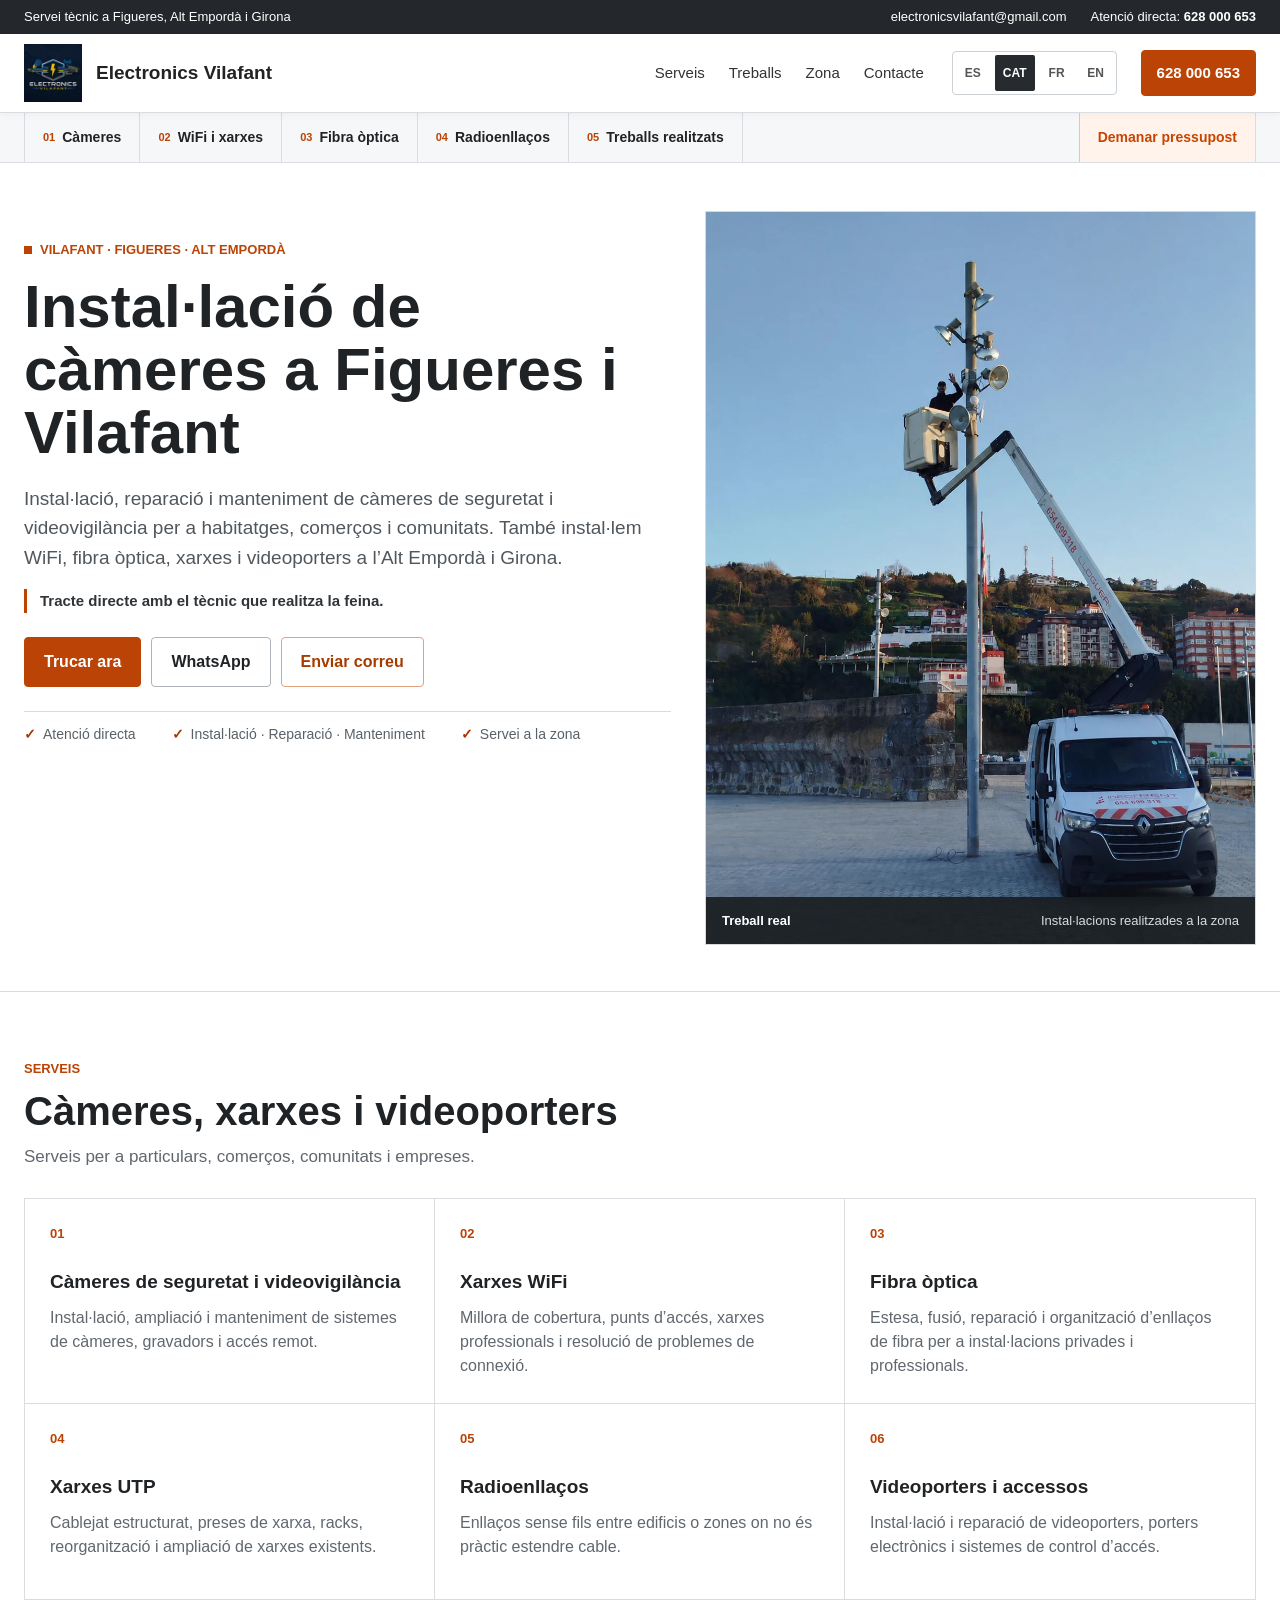
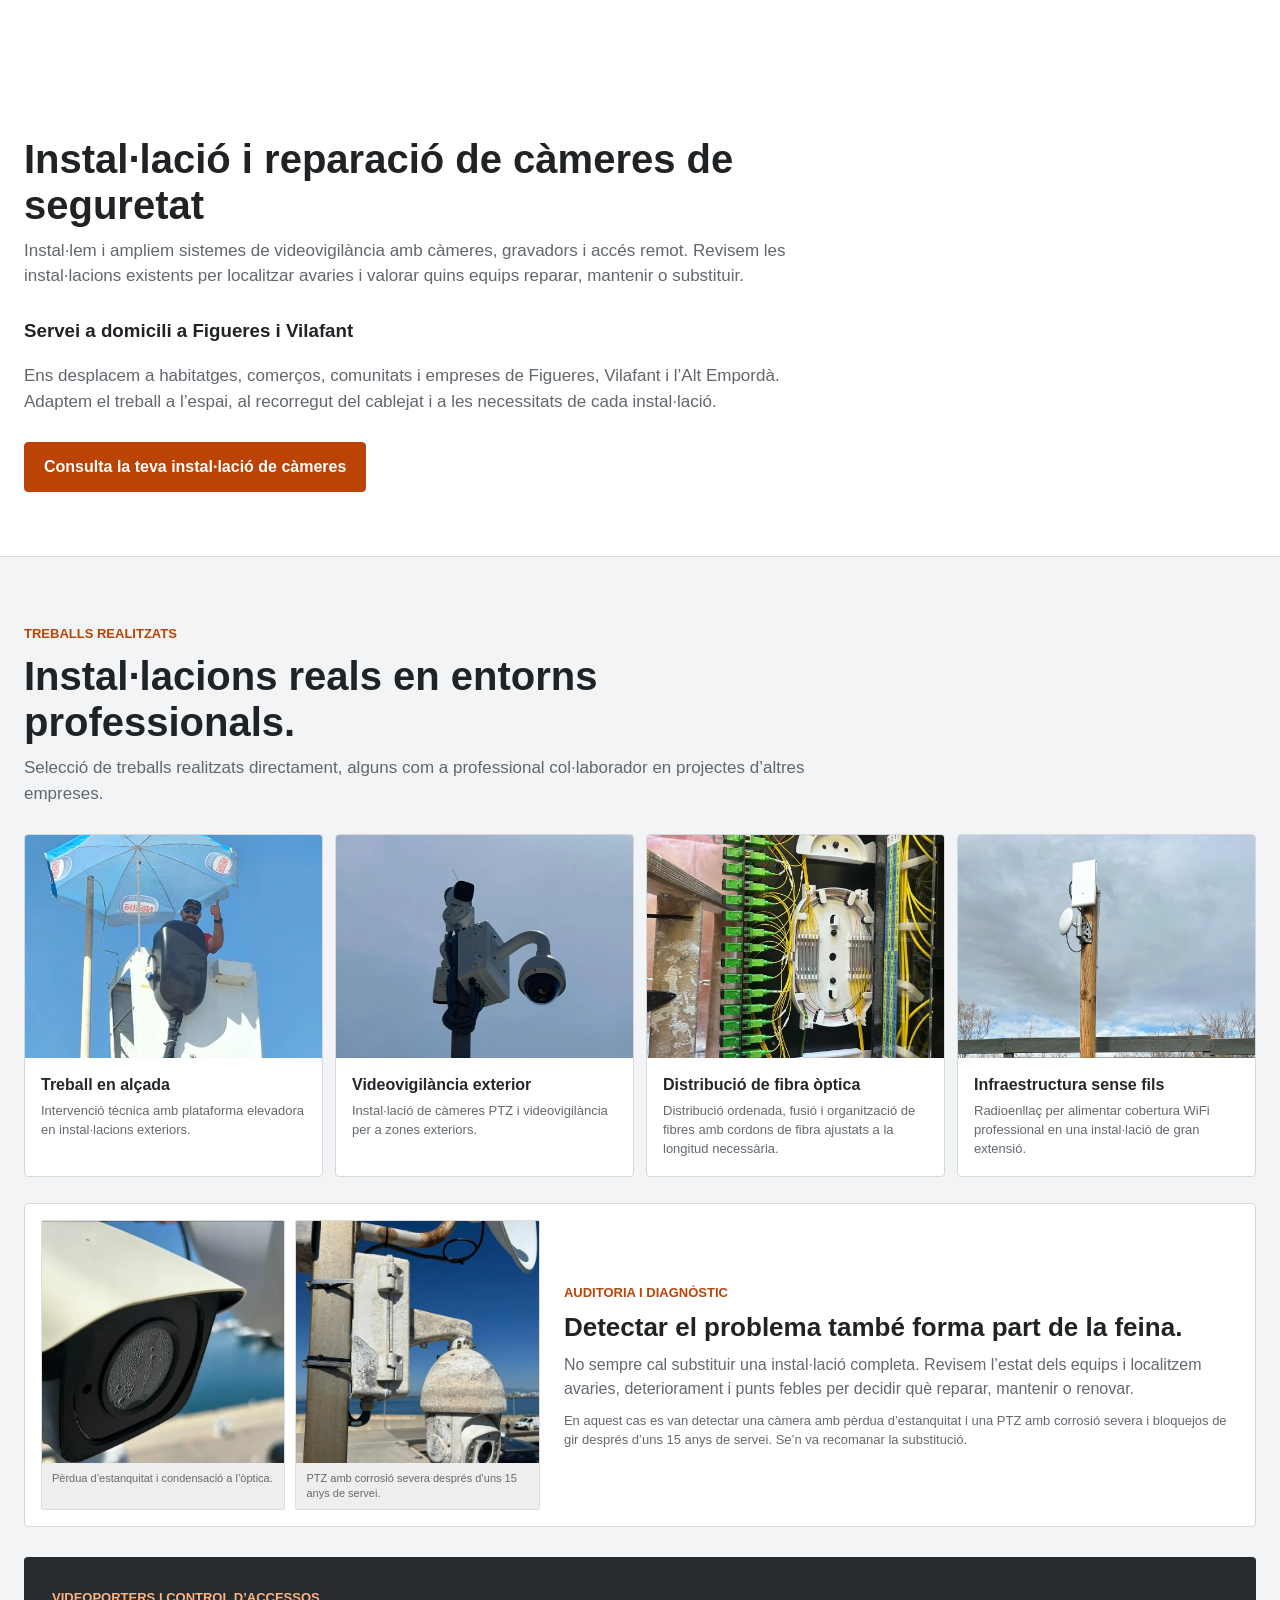
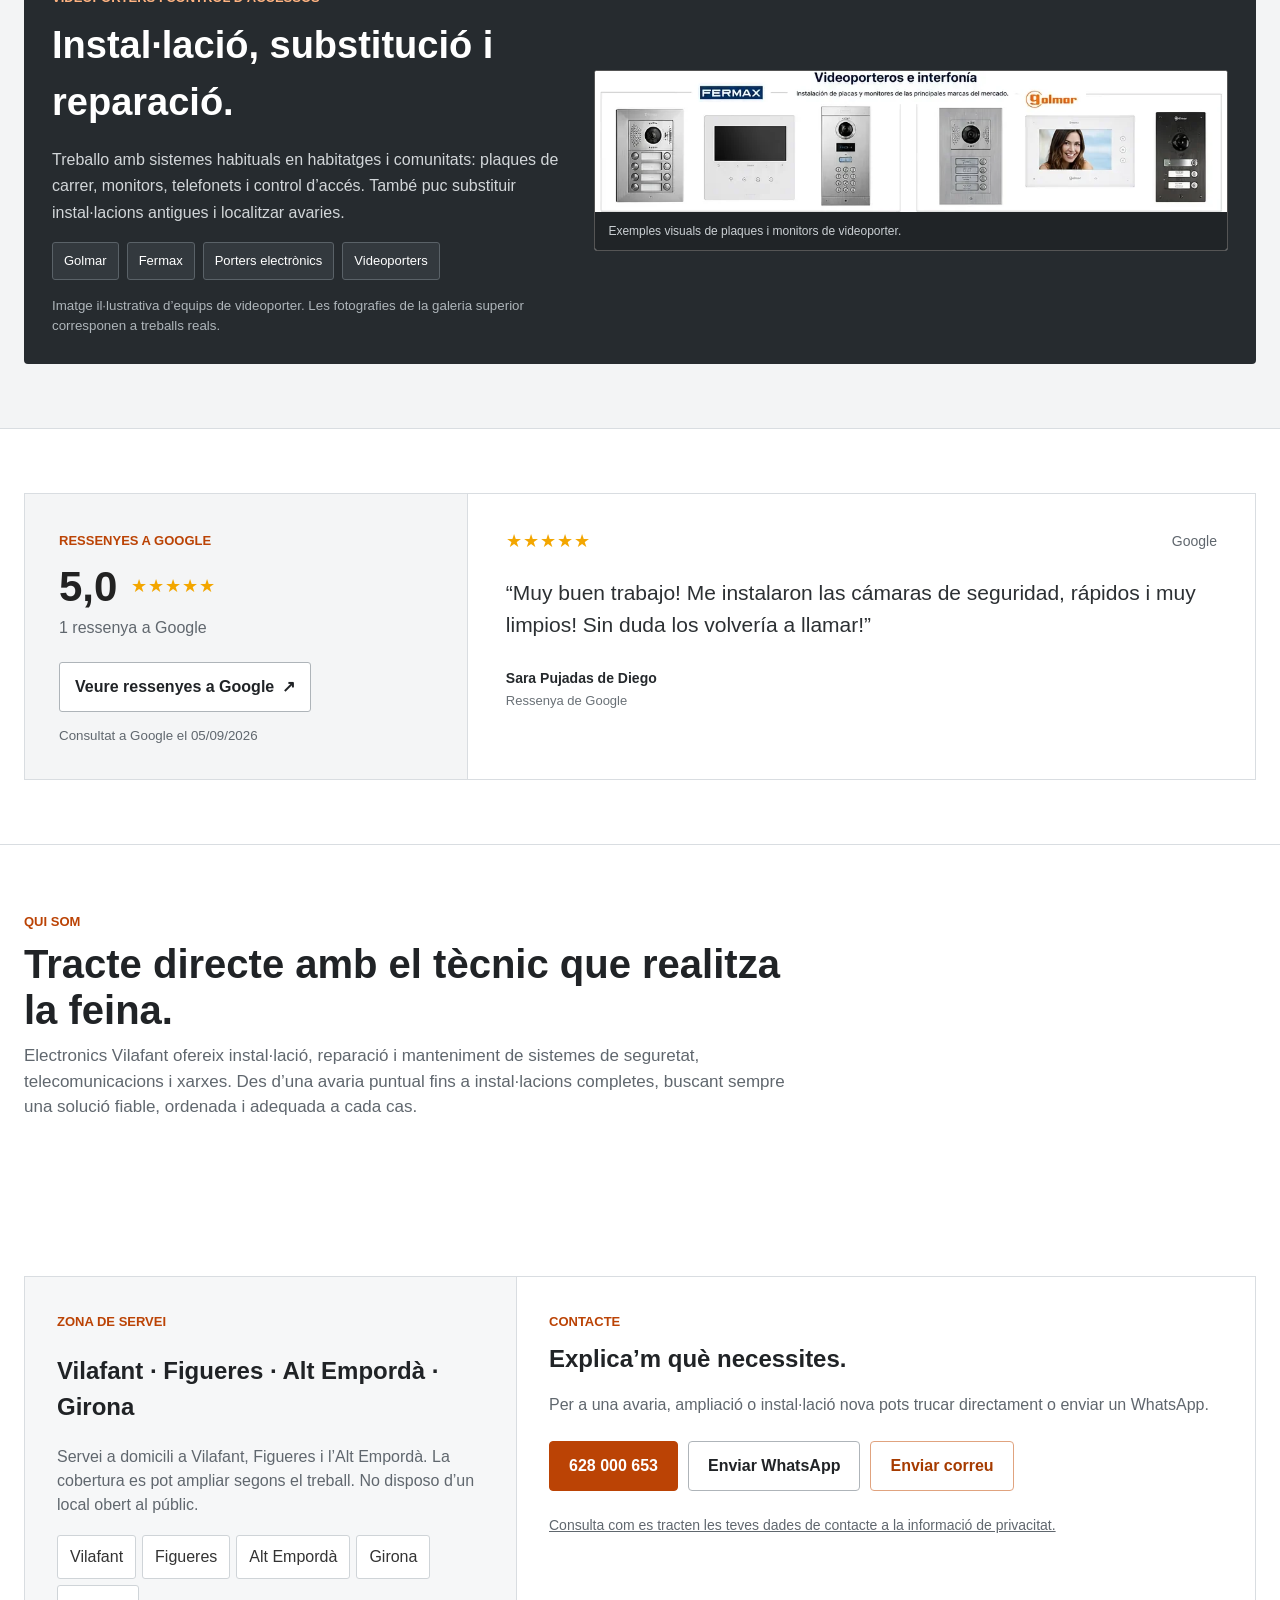
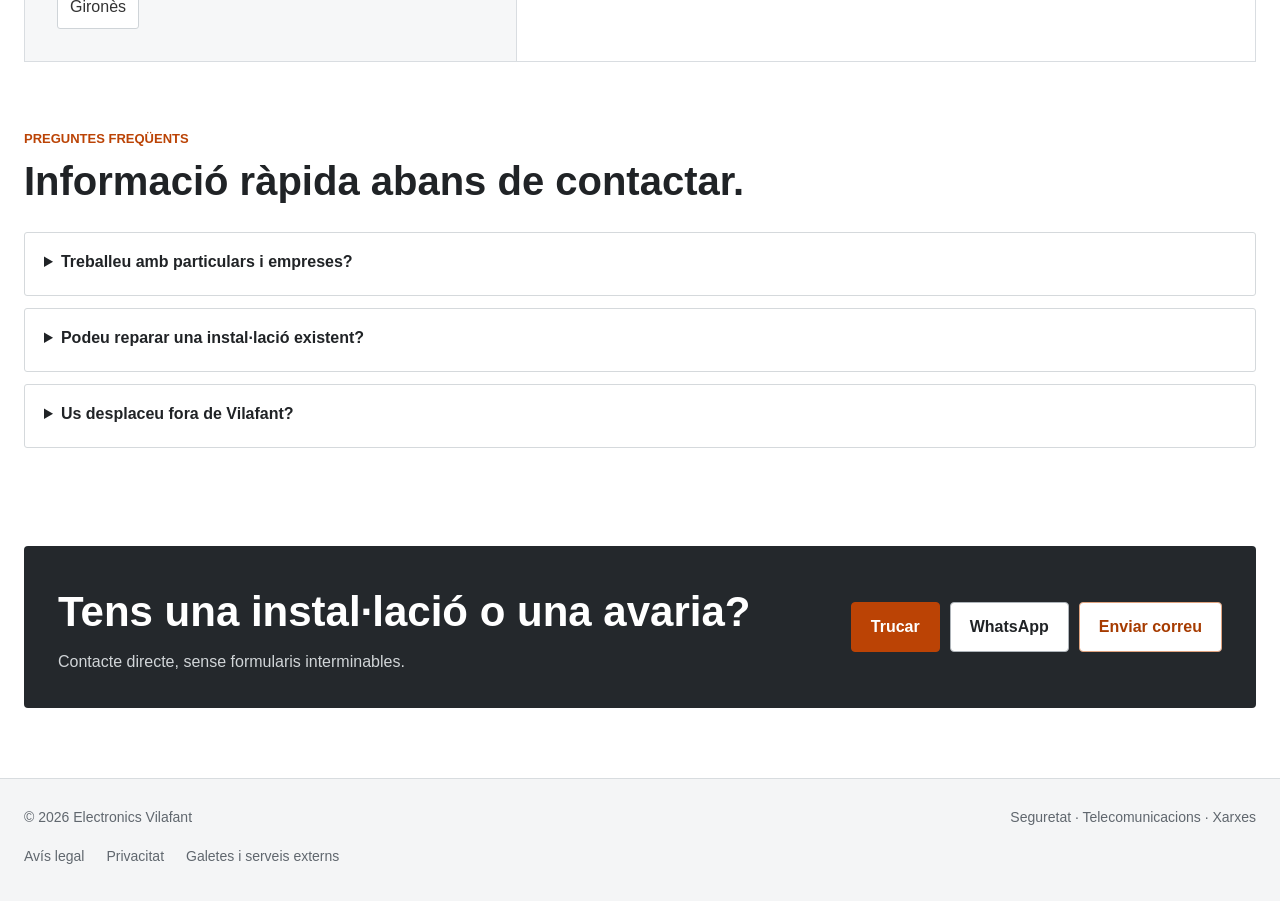
==== ca.html @ 9da66cc9 "Publicar V17 revisada en cuatro idiomas" ====
<!DOCTYPE html>
<html lang="ca">
<head>
<meta name="google-site-verification" content="TzMF8894sAaiKhA2wrbk7s_8dOVNUaIDe1_cLbbDOoE">
<meta charset="utf-8">

<link rel="canonical" href="https://electronicsvilafant.github.io/electronics-vilafant/ca.html">
<meta name="robots" content="index,follow,max-image-preview:large">
<meta property="og:url" content="https://electronicsvilafant.github.io/electronics-vilafant/ca.html">
<meta content="width=device-width,initial-scale=1" name="viewport">
<title>Càmeres a Figueres i Vilafant | Electronics Vilafant</title>
<meta name="description" content="Instal·lació i manteniment de càmeres de seguretat a Figueres i Vilafant. CCTV, WiFi, fibra i videoporters. Contacte directe: 628 000 653.">
<meta content="#ffffff" name="theme-color">
<meta property="og:title" content="Càmeres a Figueres i Vilafant | Electronics Vilafant">
<meta property="og:description" content="Instal·lació i manteniment de càmeres de seguretat a Figueres i Vilafant. CCTV, WiFi, fibra i videoporters. Contacte directe: 628 000 653.">
<meta content="website" property="og:type">
<style>
    :root {
      --bg:#07111e;
      --panel:#0d1b2d;
      --panel2:#10233a;
      --text:#f5f8fb;
      --muted:#a9b6c7;
      --line:#22354e;
      --accent:#f0c43b;
      --accent2:#ffd95a;
      --ok:#23c66b;
      --max:1180px;
    }
    *{box-sizing:border-box}
    html{scroll-behavior:smooth}
    body{margin:0;font-family:Inter,ui-sans-serif,system-ui,-apple-system,BlinkMacSystemFont,"Segoe UI",Arial,sans-serif;background:var(--bg);color:var(--text);line-height:1.55}
    a{color:inherit;text-decoration:none}
    .wrap{width:min(var(--max),calc(100% - 36px));margin:auto}
    header{position:sticky;top:0;z-index:20;background:rgba(7,17,30,.88);backdrop-filter:blur(12px);border-bottom:1px solid rgba(255,255,255,.06)}
    nav{height:76px;display:flex;align-items:center;justify-content:space-between;gap:18px}
    .brand{display:flex;align-items:center;gap:12px;font-weight:800;letter-spacing:.2px}
    .brand img{width:48px;height:48px;object-fit:contain;border-radius:10px;background:#fff}
    .menu{display:flex;align-items:center;gap:22px;color:#d7e0eb;font-size:14px}
    .menu a:hover{color:var(--accent2)}
    .navcall{padding:11px 16px;border:1px solid var(--accent);border-radius:999px;color:var(--accent2);font-weight:700}
    .hero{padding:90px 0 68px;background:
      radial-gradient(circle at 80% 20%,rgba(240,196,59,.13),transparent 28%),
      linear-gradient(180deg,#081522 0%,#07111e 100%)}
    .hero-grid{display:grid;grid-template-columns:1.15fr .85fr;gap:55px;align-items:center}
    .eyebrow{display:inline-flex;align-items:center;gap:8px;color:var(--accent2);font-weight:800;font-size:14px;letter-spacing:.5px;text-transform:uppercase}
    .dot{width:8px;height:8px;border-radius:50%;background:var(--accent)}
    h1{font-size:clamp(42px,6.5vw,76px);line-height:1.02;margin:18px 0 22px;letter-spacing:-2.7px}
    .hero p{font-size:clamp(18px,2vw,22px);color:#c8d3e1;max-width:700px;margin:0 0 30px}
    .actions{display:flex;flex-wrap:wrap;gap:12px;margin:28px 0}
    .btn{display:inline-flex;align-items:center;justify-content:center;gap:8px;padding:14px 20px;border-radius:12px;font-weight:800;transition:.2s transform,.2s opacity}
    .btn:hover{transform:translateY(-2px)}
    .primary{background:var(--accent);color:#141414}
    .secondary{border:1px solid var(--line);background:rgba(255,255,255,.03)}
    .trust{display:flex;flex-wrap:wrap;gap:18px;color:var(--muted);font-size:14px;margin-top:26px}
    .trust span::before{content:"✓";color:var(--accent);font-weight:900;margin-right:7px}
    .hero-card{background:linear-gradient(145deg,var(--panel2),#0b1828);border:1px solid var(--line);border-radius:26px;padding:28px;box-shadow:0 25px 70px rgba(0,0,0,.25)}
    .hero-card img{display:block;max-width:100%;max-height:240px;margin:0 auto 22px;border-radius:18px}
    .hero-card h2{margin:0 0 8px;font-size:24px}
    .hero-card p{font-size:15px;margin:0;color:var(--muted)}
    .mini-grid{display:grid;grid-template-columns:1fr 1fr;gap:10px;margin-top:22px}
    .mini{padding:14px;border-radius:14px;background:rgba(255,255,255,.035);border:1px solid rgba(255,255,255,.055);font-size:13px;color:#d9e2ed}
    section{padding:82px 0}
    .section-head{max-width:760px;margin-bottom:34px}
    .section-head h2{font-size:clamp(31px,4vw,46px);line-height:1.1;margin:9px 0 12px;letter-spacing:-1.3px}
    .section-head p{color:var(--muted);font-size:18px;margin:0}
    .services{display:grid;grid-template-columns:repeat(3,1fr);gap:16px}
    .card{background:var(--panel);border:1px solid var(--line);border-radius:18px;padding:24px;min-height:215px}
    .icon{width:42px;height:42px;display:grid;place-items:center;border-radius:12px;background:rgba(240,196,59,.12);color:var(--accent2);font-weight:900;margin-bottom:18px}
    .card h3{margin:0 0 9px;font-size:20px}
    .card p{margin:0;color:var(--muted)}
    .jobs{background:#0a1625}
    .gallery{display:grid;grid-template-columns:repeat(3,1fr);gap:14px}
    .ph{aspect-ratio:4/3;border:1px dashed #3d5370;border-radius:18px;display:grid;place-items:center;text-align:center;padding:20px;color:#8fa0b5;background:linear-gradient(145deg,rgba(255,255,255,.02),rgba(255,255,255,.005))}
    .ph strong{display:block;color:#d9e2ec;margin-bottom:5px}
    .area-grid{display:grid;grid-template-columns:.8fr 1.2fr;gap:26px}
    .area-box,.contact-box{background:var(--panel);border:1px solid var(--line);border-radius:20px;padding:28px}
    .places{display:flex;flex-wrap:wrap;gap:9px;margin-top:18px}
    .places span{padding:9px 12px;border-radius:999px;border:1px solid var(--line);color:#d3dde9;background:rgba(255,255,255,.02)}
    .faq{display:grid;gap:12px}
    details{background:var(--panel);border:1px solid var(--line);border-radius:14px;padding:17px 19px}
    summary{cursor:pointer;font-weight:800}
    details p{color:var(--muted);margin:11px 0 0}
    .cta{padding:48px 0 86px}
    .cta-box{background:linear-gradient(135deg,#132842,#0b1a2c);border:1px solid #294467;border-radius:26px;padding:36px;display:flex;align-items:center;justify-content:space-between;gap:24px}
    .cta-box h2{font-size:clamp(28px,4vw,42px);margin:0 0 7px}
    .cta-box p{margin:0;color:var(--muted)}
    footer{border-top:1px solid var(--line);padding:28px 0 100px;color:#8fa0b5;font-size:14px}
    .foot{display:flex;justify-content:space-between;gap:20px;flex-wrap:wrap}
    .mobile-contact{display:none;position:fixed;left:10px;right:10px;bottom:10px;z-index:30;gap:8px;padding:8px;background:rgba(7,17,30,.93);backdrop-filter:blur(12px);border:1px solid var(--line);border-radius:16px}
    .mobile-contact a{flex:1;text-align:center;padding:12px 10px;border-radius:11px;font-weight:800}
    .phone{background:var(--accent);color:#111}
    .wa{background:var(--ok);color:#06160d}
    @media (max-width:880px){
      .menu a:not(.navcall){display:none}
      .hero{padding-top:60px}
      .hero-grid,.area-grid{grid-template-columns:1fr}
      .hero-card{order:-1}
      .services,.gallery{grid-template-columns:1fr 1fr}
      .cta-box{align-items:flex-start;flex-direction:column}
    }
    @media (max-width:600px){
      .wrap{width:min(100% - 24px,var(--max))}
      nav{height:66px}
      .brand span{font-size:14px}
      .brand img{width:40px;height:40px}
      .navcall{display:none}
      h1{letter-spacing:-1.8px}
      section{padding:62px 0}
      .services,.gallery,.mini-grid{grid-template-columns:1fr}
      .card{min-height:auto}
      .mobile-contact{display:flex}
    }

    .identity{background:#091522}
    .identity-grid{display:grid;grid-template-columns:repeat(3,1fr);gap:16px}
    .identity-card{background:var(--panel);border:1px solid var(--line);border-radius:18px;padding:24px}
    .identity-card h3{margin:0 0 10px;font-size:22px}
    .identity-card p{margin:0;color:var(--muted)}
    .legal{border-top:1px solid var(--line);padding:34px 0 110px;background:#06101b}
    .legal-links{display:flex;flex-wrap:wrap;gap:14px 22px;margin-bottom:16px}
    .legal-links a{color:#cbd6e3;font-size:14px}
    .legal-links a:hover{color:var(--accent2)}
    .legal-note{color:#7f91a8;font-size:13px;max-width:900px}
    .legal-section{scroll-margin-top:90px;padding:26px 0;border-top:1px solid rgba(255,255,255,.06)}
    .legal-section h3{margin:0 0 8px}
    .legal-section p{color:var(--muted);font-size:14px;margin:6px 0}
    @media (max-width:760px){.identity-grid{grid-template-columns:1fr}}

  
    .work-gallery{display:grid;grid-template-columns:repeat(4,1fr);gap:14px}
    .work-card{margin:0;overflow:hidden;border:1px solid var(--line);border-radius:18px;background:var(--panel)}
    .work-card img{display:block;width:100%;aspect-ratio:4/3;object-fit:cover}
    .wireless-crop{aspect-ratio:4/3;overflow:hidden;position:relative}
    .wireless-crop img{width:100%;height:100%;aspect-ratio:auto;object-fit:cover;transform:translateY(13%) scale(1.78);transform-origin:center top}
    .work-card figcaption{padding:15px 16px 17px;display:grid;gap:5px}
    .work-card figcaption strong{font-size:16px;color:#eef5ff}
    .work-card figcaption span{font-size:13px;line-height:1.45;color:var(--muted)}
    .intercom-showcase{margin-top:30px;padding:26px;border:1px solid var(--line);border-radius:22px;background:linear-gradient(135deg,#10243d,#0a1727);display:grid;grid-template-columns:.9fr 1.1fr;gap:24px;align-items:center}
    .intercom-copy h2{margin:8px 0 10px;font-size:clamp(26px,3vw,38px)}
    .intercom-copy p{color:var(--muted);line-height:1.65}
    .intercom-copy small{display:block;margin-top:16px;color:#8294aa;line-height:1.5}
    .brand-pills{display:flex;flex-wrap:wrap;gap:8px;margin-top:16px}
    .brand-pills span{padding:8px 11px;border:1px solid #35506f;border-radius:999px;background:rgba(255,255,255,.035);font-size:13px;color:#dbe7f5}
    .intercom-visual{margin:0;overflow:hidden;border-radius:17px;border:1px solid #314966;background:#fff}
    .intercom-visual img{display:block;width:100%;aspect-ratio:16/6.2;object-fit:cover}
    .intercom-visual figcaption{padding:10px 13px;background:#0a1727;color:#91a2b6;font-size:12px}
    @media (max-width:880px){.work-gallery{grid-template-columns:1fr 1fr}.intercom-showcase{grid-template-columns:1fr}}
    @media (max-width:600px){.work-gallery{grid-template-columns:1fr}.intercom-showcase{padding:18px}.intercom-visual img{aspect-ratio:4/3}}
    .audit-case{margin-top:26px;display:grid;grid-template-columns:.85fr 1.15fr;gap:24px;align-items:center;background:#0d1b2d;border:1px solid var(--line);border-radius:20px;padding:18px}
    .audit-case figure{margin:0;overflow:hidden;border-radius:15px}
    .audit-photos{display:grid;grid-template-columns:1fr 1fr;gap:10px}
    .audit-photos figure{background:#081421;border:1px solid var(--line)}
    .audit-photos figcaption{padding:8px 10px;color:#91a2b6;font-size:11px;line-height:1.35}
    .audit-photos img{aspect-ratio:1/1!important}
    .audit-case img{display:block;width:100%;aspect-ratio:4/3;object-fit:cover}
    .audit-case h3{font-size:26px;line-height:1.15;margin:9px 0 10px}
    .audit-case p{color:var(--muted);margin:0 0 10px}
    .audit-case .audit-note{font-size:13px;color:#8294aa;margin-bottom:0}
    .fiscal-address{margin-top:12px;color:#cbd6e3}
    .fiscal-address strong{color:#fff}
    @media (max-width:760px){.audit-case{grid-template-columns:1fr}.audit-photos{grid-template-columns:1fr 1fr}}




    /* V11: idiomas + interiores */
    .lang-switch{display:flex;align-items:center;gap:5px;margin-left:4px;padding:4px;border:1px solid var(--line);border-radius:999px;background:rgba(255,255,255,.025)}
    .lang-btn{border:0;background:transparent;color:#aebcd0;font:inherit;font-size:12px;font-weight:800;line-height:1;padding:7px 8px;border-radius:999px;cursor:pointer}
    .lang-btn:hover{color:#fff;background:rgba(255,255,255,.07)}
    .lang-btn.active{background:var(--accent);color:#111}
    .interiors{background:linear-gradient(180deg,#081421 0%,#091725 100%)}
    .interior-grid{display:grid;grid-template-columns:repeat(3,1fr);gap:16px;margin-top:26px}
    .interior-card{background:var(--panel);border:1px solid var(--line);border-radius:18px;padding:24px;min-height:180px}
    .interior-card .mini-icon{width:40px;height:40px;border-radius:12px;display:grid;place-items:center;background:rgba(240,196,59,.12);border:1px solid rgba(240,196,59,.28);color:var(--accent2);font-weight:900;margin-bottom:16px}
    .interior-card h3{margin:0 0 9px;font-size:20px}
    .interior-card p{margin:0;color:var(--muted)}
    .interior-note{margin-top:18px;color:#c9d5e5;font-size:15px;max-width:850px}
    @media (max-width:980px){.lang-switch{gap:2px}.lang-btn{padding:7px 6px}.menu{gap:12px}}
    @media (max-width:880px){.menu>a:not(.navcall){display:none}.interior-grid{grid-template-columns:1fr 1fr}.lang-switch{margin-left:auto}}
    @media (max-width:600px){.interior-grid{grid-template-columns:1fr}.lang-btn{font-size:11px;padding:7px 6px}}

    /* V17: estilo comercial claro, compacto y centrado en trabajos reales */
    :root{
      --bg:#ffffff;
      --panel:#ffffff;
      --panel2:#f4f5f6;
      --text:#202326;
      --muted:#60676e;
      --line:#d9dde1;
      --accent:#f45b0b;
      --accent2:#d94c00;
      --ok:#159447;
      --max:1240px;
    }
    body{background:#fff;color:var(--text);font-family:Arial,"Helvetica Neue",sans-serif;line-height:1.5}
    .wrap{width:min(var(--max),calc(100% - 48px))}
    .utility-bar{background:#24282c;color:#fff;font-size:13px}
    .utility-inner{height:34px;display:flex;align-items:center;justify-content:space-between;gap:20px}
    .utility-inner a{color:#fff}
    .utility-contact{display:flex;align-items:center;gap:24px}
    header{top:0;background:#fff;border-bottom:1px solid var(--line);backdrop-filter:none;box-shadow:0 2px 8px rgba(0,0,0,.04)}
    nav{height:78px;gap:24px}
    .brand{gap:14px;color:#222;font-size:19px;letter-spacing:0}
    .brand img{width:58px;height:58px;border-radius:0;background:transparent}
    .menu{gap:24px;color:#333;font-size:15px}
    .menu a:hover{color:var(--accent)}
    .navcall{padding:11px 15px;border:1px solid var(--accent);border-radius:4px;background:var(--accent);color:#fff!important}
    .lang-switch{border:1px solid #ccd1d5;border-radius:4px;background:#fff;padding:3px}
    .lang-btn{color:#555;border-radius:2px}
    .lang-btn:hover{color:#111;background:#eceff1}
    .lang-btn.active{background:#272b2f;color:#fff}
    .service-nav{background:#f6f7f8;border-bottom:1px solid var(--line)}
    .service-nav-inner{min-height:49px;display:flex;align-items:stretch;overflow-x:auto;scrollbar-width:none}
    .service-nav-inner::-webkit-scrollbar{display:none}
    .service-nav-inner a{display:flex;align-items:center;gap:7px;padding:0 18px;border-right:1px solid var(--line);font-size:14px;font-weight:700;white-space:nowrap}
    .service-nav-inner a:first-child{border-left:1px solid var(--line)}
    .service-nav-inner a:hover{background:#fff;color:var(--accent)}
    .service-nav-inner span{color:var(--accent);font-size:11px}
    .service-nav-inner .service-nav-contact{margin-left:auto;background:#fff3eb;color:#c74400;border-left:1px solid #efc3a9}
    .hero{padding:48px 0 46px;background:#fff;border-bottom:1px solid var(--line)}
    .hero-grid{grid-template-columns:1.08fr .92fr;gap:34px;align-items:stretch}
    .hero-grid>div:first-child{max-width:760px;padding:26px 0}
    .eyebrow{color:#bb4305;font-size:13px;letter-spacing:0;text-transform:uppercase}
    .dot{border-radius:0;background:var(--accent)}
    h1{max-width:760px;font-size:clamp(38px,5vw,60px);line-height:1.05;margin:14px 0 20px;letter-spacing:0}
    .hero p{font-size:19px;line-height:1.55;color:#50575d;margin-bottom:24px}
    .hero .hero-direct{margin:-7px 0 18px;padding-left:13px;border-left:3px solid var(--accent);font-size:15px;font-weight:700;color:#2f3438}
    .actions{gap:10px;margin:24px 0}
    .btn{min-height:48px;padding:12px 19px;border-radius:4px;transition:.15s background-color,.15s border-color}
    .btn:hover{transform:none}
    .primary{background:var(--accent);color:#fff;border:1px solid var(--accent)}
    .primary:hover{background:#d94c00;border-color:#d94c00}
    .secondary{border:1px solid #aeb4b9;background:#fff;color:#202326}
    .secondary:hover{border-color:#555;background:#f6f7f8}
    .email-btn{border-color:#e0a37f;color:#a63b00}
    .trust{gap:0;color:#596168;font-size:14px;margin-top:24px;border-top:1px solid var(--line)}
    .trust span{padding:12px 18px 0 0;margin-right:18px}
    .trust span::before{color:var(--accent)}
    .hero-card{border-radius:6px;padding:30px;background:#f1f3f4;border:1px solid #d8dcdf;box-shadow:none;display:flex;flex-direction:column;justify-content:center}
    .hero-card img{max-height:170px;margin:0 auto 22px;border-radius:0}
    .hero-card h2{font-size:25px;color:#24282c}
    .hero-card p{font-size:15px;color:#5f666d}
    .hero-work{margin:0;position:relative;min-height:390px;overflow:hidden;border:1px solid #d5d9dc;background:#eef0f1}
    .hero-work img{display:block;width:100%;height:100%;min-height:390px;object-fit:cover;object-position:center 34%}
    .hero-work figcaption{position:absolute;left:0;right:0;bottom:0;display:flex;justify-content:space-between;gap:20px;padding:14px 16px;background:rgba(24,28,31,.9);color:#fff;font-size:13px}
    .hero-work figcaption span{color:#d9dde0}
    .mini-grid{gap:1px;margin-top:20px;background:#cfd4d8;border:1px solid #cfd4d8}
    .mini{border:0;border-radius:0;background:#fff;color:#31363a;padding:12px;font-weight:700}
    section{padding:64px 0}
    .section-head{max-width:790px;margin-bottom:28px}
    .section-head h2{font-size:clamp(28px,3.2vw,40px);line-height:1.15;margin:8px 0 10px;letter-spacing:0}
    .section-head p{color:var(--muted);font-size:17px}
    .services{grid-template-columns:repeat(3,1fr);gap:0;border:1px solid var(--line)}
    .card{border:0;border-right:1px solid var(--line);border-bottom:1px solid var(--line);border-radius:0;padding:25px;min-height:195px;background:#fff}
    .card:nth-child(3n){border-right:0}
    .card:nth-child(n+4){border-bottom:0}
    .card:hover{background:#f8f9fa}
    .icon{width:auto;height:auto;display:block;border-radius:0;background:transparent;color:var(--accent);font-size:13px;margin-bottom:25px}
    .card h3{font-size:19px}
    .card p{color:#60676e}
    .interiors{padding:0;background:#fff}
    .interiors .section-head{display:none}
    .jobs{background:#f3f4f5;border-top:1px solid var(--line);border-bottom:1px solid var(--line)}
    .work-gallery{gap:12px}
    .work-card{border-radius:4px;background:#fff;border:1px solid #d5d9dc}
    .work-card figcaption strong{color:#23272a}
    .work-card figcaption span{color:#626970}
    .audit-case{border-radius:4px;background:#fff;border:1px solid #d5d9dc;padding:16px}
    .audit-photos figure{border-radius:2px;background:#eee;border:1px solid #ddd}
    .audit-photos figcaption{color:#636a70}
    .audit-case p,.audit-case .audit-note{color:#626970}
    .intercom-showcase{border-radius:4px;background:#262b2f;border:0;padding:28px}
    .intercom-copy p{color:#d2d6d9}
    .intercom-copy small{color:#aeb5ba}
    .brand-pills span{border-radius:3px;border-color:#5a6268;background:#33393e;color:#fff}
    .intercom-visual{border-radius:3px;border-color:#555;background:#fff}
    .intercom-visual figcaption{background:#202427;color:#cbd0d4}
    .reviews-section{background:#fff;border-bottom:1px solid var(--line)}
    .reviews-layout{display:grid;grid-template-columns:.72fr 1.28fr;border:1px solid var(--line)}
    .reviews-summary{padding:34px;background:#f4f5f6;border-right:1px solid var(--line)}
    .rating-line{display:flex;align-items:center;gap:14px;margin:14px 0 4px}
    .rating-line strong{font-size:42px;line-height:1;color:#222}
    .stars{color:#f3a600;letter-spacing:1px;font-size:18px}
    .reviews-summary p{margin:8px 0 22px;color:#60676e}
    .google-review-link{display:inline-flex;align-items:center;gap:8px;padding:12px 15px;border:1px solid #aeb4b9;border-radius:3px;background:#fff;font-weight:700}
    .google-review-link:hover{border-color:var(--accent);color:var(--accent)}
    .customer-review{margin:0;padding:34px 38px;background:#fff}
    .review-top{display:flex;align-items:center;justify-content:space-between;gap:20px;color:#60676e;font-size:14px}
    .customer-review>p{max-width:760px;margin:22px 0 26px;font-size:21px;line-height:1.55;color:#2c3033}
    .customer-review footer{display:flex;flex-direction:column;gap:2px;padding:0;border:0;background:transparent;color:#25292c}
    .customer-review footer span{font-size:13px;color:#6a7177}
    .identity{background:#fff}
    .area-grid{gap:0;border:1px solid var(--line)}
    .area-box,.contact-box{border:0;border-radius:0;padding:32px;background:#fff}
    .area-box{border-right:1px solid var(--line);background:#f6f7f8}
    .places{gap:6px}
    .places span{border-radius:3px;background:#fff;color:#333;border-color:#cfd4d8}
    details{border-radius:3px;background:#fff;border-color:#d5d9dc}
    details p{color:#626970}
    .cta{padding:34px 0 70px}
    .cta-box{border-radius:4px;background:#24282c;border:0;padding:34px;color:#fff}
    .cta-box p{color:#d1d5d8}
    footer{background:#f4f5f6;border-color:#d8dcdf;color:#60676e;padding-bottom:34px}
    .mobile-contact{border-radius:5px;background:#fff;border-color:#cfd4d8;box-shadow:0 4px 18px rgba(0,0,0,.16)}
    .mobile-contact a{border-radius:3px}
    .phone{background:var(--accent);color:#fff}
    @media(max-width:980px){
      .service-nav-inner .service-nav-contact{margin-left:0}
      .menu{gap:12px}
    }
    @media(max-width:880px){
      .hero{padding-top:30px}
      .hero-grid{grid-template-columns:1fr}
      .hero-work{min-height:310px}
      .hero-work img{min-height:310px}
      .hero-grid>div:first-child{padding:10px 0}
      .services{grid-template-columns:1fr 1fr}
      .card:nth-child(3n){border-right:1px solid var(--line)}
      .card:nth-child(2n){border-right:0}
      .card:nth-child(n+4){border-bottom:1px solid var(--line)}
      .card:nth-child(n+5){border-bottom:0}
      .area-box{border-right:0;border-bottom:1px solid var(--line)}
      .reviews-layout{grid-template-columns:1fr}
      .reviews-summary{border-right:0;border-bottom:1px solid var(--line)}
    }
    @media(max-width:600px){
      .wrap{width:min(100% - 24px,var(--max))}
      .utility-inner{height:30px;justify-content:center}
      .utility-inner>span{display:none}
      .utility-contact{width:100%;justify-content:space-between;gap:12px;font-size:12px}
      .utility-contact a:last-child{display:none}
      nav{height:67px}
      .brand img{width:44px;height:44px}
      .brand span{font-size:15px}
      .service-nav .wrap{width:100%}
      .service-nav-inner a{padding:0 14px}
      h1{font-size:37px;line-height:1.08}
      .hero p{font-size:17px}
      section{padding:50px 0}
      .services{grid-template-columns:1fr}
      .card,.card:nth-child(2n),.card:nth-child(3n),.card:nth-child(n+5){border-right:0;border-bottom:1px solid var(--line)}
      .card:last-child{border-bottom:0}
      .hero-card{padding:22px}
      .hero-work,.hero-work img{min-height:250px}
      .hero-work figcaption{align-items:flex-start;flex-direction:column;gap:2px}
      .mini-grid{grid-template-columns:1fr 1fr}
      .cta-box{padding:26px 22px}
      .reviews-summary,.customer-review{padding:24px 20px}
      .customer-review>p{font-size:18px}
    }

/* Revisión integral V17: legibilidad, navegación y móvil */
:root{--accent:#bb4305;--accent2:#a63700}
html{scroll-padding-top:100px}
section[id],article[id],#contacto{scroll-margin-top:100px}
a:focus-visible,button:focus-visible,summary:focus-visible{outline:3px solid #075ab4;outline-offset:4px}
.skip-link{position:absolute;top:8px;left:12px;z-index:100;background:#fff;color:#152b41;padding:12px;transform:translateY(-180%)}
.skip-link:focus{transform:none}
.lang-btn{display:inline-flex;align-items:center;justify-content:center;min-width:34px;min-height:36px;text-decoration:none}
.menu .lang-switch a{display:inline-flex}
.work-card img,.audit-photos img,.intercom-visual img{height:auto}
.intercom-image-crop{aspect-ratio:983/220;overflow:hidden;background:#fff}
.intercom-image-crop img{width:100%;height:auto;aspect-ratio:auto;object-fit:contain}
.intercom-copy h2{color:#fff}.intercom-copy .eyebrow{color:#ffb381}
.primary,.navcall,.phone{background:#bb4305;border-color:#bb4305;color:#fff}
.wa{background:#117a3c;color:#fff}
.trust span::before{color:#a63700}
.hero-work img{height:100%;object-fit:cover}
.mobile-section-nav{display:none}
.brand img{flex-shrink:0}
.area-box,.contact-box,.hero-grid>div{min-width:0}
.utility-contact a{overflow-wrap:anywhere}
summary{min-height:28px}
@media(max-width:880px){
 .mobile-section-nav{display:flex;gap:22px;padding:12px 0;border-top:1px solid #d9dde1;font-size:14px;font-weight:bold}
 nav{gap:12px}.brand{gap:9px}
}
@media(max-width:600px){
 header nav{height:auto;min-height:72px;flex-wrap:wrap;padding:8px 0;gap:6px}
 .lang-switch{padding:2px}.lang-btn{min-width:30px;min-height:36px;padding:7px 5px;font-size:12px}
 .brand span{font-size:14px}.brand img{width:38px;height:38px}
 .mobile-section-nav{justify-content:space-between;gap:10px}
 .hero{padding-top:20px}.hero-grid{gap:24px}
 h1{font-size:clamp(30px,8.7vw,37px)}
 body{padding-bottom:84px}.mobile-contact a{min-height:46px;display:grid;place-items:center}
 .hero-work{height:350px}.hero-work img{min-height:0;height:100%}
 .intercom-copy h2{font-size:28px}
 html{scroll-padding-top:148px}section[id],article[id],#contacto{scroll-margin-top:148px}
}
@media(prefers-reduced-motion:reduce){html{scroll-behavior:auto}*,*::before,*::after{transition:none!important}}

@media(max-width:360px){html{scroll-padding-top:165px}section[id],article[id],#contacto{scroll-margin-top:165px}}

/* Evitar que el margen y el relleno de desplazamiento se sumen. */
section[id],article[id],#contacto{scroll-margin-top:0}
</style>
<script type="application/ld+json">{
  "@context": "https://schema.org",
  "@type": "LocalBusiness",
  "@id": "https://electronicsvilafant.github.io/electronics-vilafant/#negocio",
  "name": "Electronics Vilafant",
  "url": "https://electronicsvilafant.github.io/electronics-vilafant/",
  "telephone": "+34628000653",
  "email": "electronicsvilafant@gmail.com",
  "areaServed": [
    "Vilafant",
    "Figueres",
    "Alt Empordà",
    "Girona"
  ],
  "description": "Instal·lació i manteniment de càmeres de seguretat a Figueres i Vilafant. CCTV, WiFi, fibra i videoporters. Contacte directe: 628 000 653.",
  "hasOfferCatalog": {
    "@type": "OfferCatalog",
    "name": "Serveis",
    "itemListElement": [
      {
        "@type": "Offer",
        "itemOffered": {
          "@type": "Service",
          "name": "Càmeres de seguretat i videovigilància",
          "areaServed": [
            "Vilafant",
            "Figueres",
            "Alt Empordà",
            "Girona"
          ]
        }
      },
      {
        "@type": "Offer",
        "itemOffered": {
          "@type": "Service",
          "name": "Xarxes WiFi",
          "areaServed": [
            "Vilafant",
            "Figueres",
            "Alt Empordà",
            "Girona"
          ]
        }
      },
      {
        "@type": "Offer",
        "itemOffered": {
          "@type": "Service",
          "name": "Fibra òptica",
          "areaServed": [
            "Vilafant",
            "Figueres",
            "Alt Empordà",
            "Girona"
          ]
        }
      },
      {
        "@type": "Offer",
        "itemOffered": {
          "@type": "Service",
          "name": "Xarxes UTP",
          "areaServed": [
            "Vilafant",
            "Figueres",
            "Alt Empordà",
            "Girona"
          ]
        }
      },
      {
        "@type": "Offer",
        "itemOffered": {
          "@type": "Service",
          "name": "Radioenllaços",
          "areaServed": [
            "Vilafant",
            "Figueres",
            "Alt Empordà",
            "Girona"
          ]
        }
      },
      {
        "@type": "Offer",
        "itemOffered": {
          "@type": "Service",
          "name": "Videoporters i accessos",
          "areaServed": [
            "Vilafant",
            "Figueres",
            "Alt Empordà",
            "Girona"
          ]
        }
      }
    ]
  },
  "logo": "https://electronicsvilafant.github.io/electronics-vilafant/assets/logo.webp"
}</script>
<link rel="alternate" hreflang="es" href="https://electronicsvilafant.github.io/electronics-vilafant/"><link rel="alternate" hreflang="ca" href="https://electronicsvilafant.github.io/electronics-vilafant/ca.html"><link rel="alternate" hreflang="fr" href="https://electronicsvilafant.github.io/electronics-vilafant/fr.html"><link rel="alternate" hreflang="en" href="https://electronicsvilafant.github.io/electronics-vilafant/en.html"><link rel="alternate" hreflang="x-default" href="https://electronicsvilafant.github.io/electronics-vilafant/"><link rel="icon" type="image/png" href="assets/favicon.png"><meta name="referrer" content="strict-origin-when-cross-origin"></head>
<body>
<a href="#contenido" class="skip-link">Salta al contingut</a><div class="utility-bar">
  <div class="wrap utility-inner">
    <span>Servei tècnic a Figueres, Alt Empordà i Girona</span>
    <div class="utility-contact">
      <a href="mailto:electronicsvilafant@gmail.com">electronicsvilafant@gmail.com</a>
      <a href="tel:+34628000653"><span>Atenció directa:</span> <strong>628 000 653</strong></a>
    </div>
  </div>
</div>
<header>
<div class="wrap">
<nav aria-label="Navegació principal">
<a class="brand" href="#inicio">
<img alt="Logotip d’Electronics Vilafant" src="assets/logo.webp" width="256" height="256" decoding="async">
<span>Electronics Vilafant</span>
</a>
<div class="menu">
<a href="#servicios">Serveis</a>
<a href="#trabajos">Treballs</a>
<a href="#zona">Zona</a>
<a href="#contacto">Contacte</a>
<div aria-label="Idioma" class="lang-switch" role="group"><a href="index.html" hreflang="es" lang="es" class="lang-btn" aria-label="Español">ES</a><a href="ca.html" hreflang="ca" lang="ca" class="lang-btn active" aria-label="Català" aria-current="page">CAT</a><a href="fr.html" hreflang="fr" lang="fr" class="lang-btn" aria-label="Français">FR</a><a href="en.html" hreflang="en" lang="en" class="lang-btn" aria-label="English">EN</a></div><a class="navcall" href="tel:+34628000653">628 000 653</a>
</div>
</nav>
<div class="mobile-section-nav"><a href="#servicios">Serveis</a><a href="#trabajos">Treballs</a><a href="#zona">Zona</a><a href="#contacto">Contacte</a></div></div>
</header>
<div class="service-nav" aria-label="Serveis principals">
  <div class="wrap service-nav-inner">
    <a href="#camaras"><span>01</span><b>Càmeres</b></a>
    <a href="#wifi"><span>02</span><b>WiFi i xarxes</b></a>
    <a href="#fibra"><span>03</span><b>Fibra òptica</b></a>
    <a href="#radioenlaces"><span>04</span><b>Radioenllaços</b></a>
    <a href="#trabajos"><span>05</span><b>Treballs realitzats</b></a>
    <a class="service-nav-contact" href="#contacto">Demanar pressupost</a>
  </div>
</div>
<main id="contenido">
<section class="hero" id="inicio">
<div class="wrap hero-grid">
<div>
<div class="eyebrow"><span class="dot"></span> Vilafant · Figueres · Alt Empordà</div>
<h1>Instal·lació de càmeres a Figueres i Vilafant</h1>
<p>Instal·lació, reparació i manteniment de càmeres de seguretat i videovigilància per a habitatges, comerços i comunitats. També instal·lem WiFi, fibra òptica, xarxes i videoporters a l’Alt Empordà i Girona.</p>
<p class="hero-direct">Tracte directe amb el tècnic que realitza la feina.</p>
<div class="actions">
<a class="btn primary" href="tel:+34628000653">Trucar ara</a>
<a class="btn secondary" href="https://wa.me/34628000653?text=Hola%2C%20contacto%20desde%20la%20web%20de%20Electronics%20Vilafant" rel="noopener" target="_blank">WhatsApp</a><a class="btn secondary email-btn" href="mailto:electronicsvilafant@gmail.com">Enviar correu</a>
</div>
<div class="trust">
<span>Atenció directa</span>
<span>Instal·lació · Reparació · Manteniment</span>
<span>Servei a la zona</span>
</div>
</div>
<figure class="hero-work"><img src="assets/trabajo-altura-portada.webp" alt="Treball tècnic en alçada d’Electronics Vilafant" width="1050" height="1400" decoding="async" fetchpriority="high" loading="eager"><figcaption><strong>Treball real</strong><span>Instal·lacions realitzades a la zona</span></figcaption></figure>
</div>
</section>
<section id="servicios">
<div class="wrap">
<div class="section-head">
<div class="eyebrow">Serveis</div>
<h2>Càmeres, xarxes i videoporters</h2>
<p>Serveis per a particulars, comerços, comunitats i empreses.</p>
</div>
<div class="services">
<article class="card" id="cctv"><div class="icon">01</div><h3>Càmeres de seguretat i videovigilància</h3><p>Instal·lació, ampliació i manteniment de sistemes de càmeres, gravadors i accés remot.</p></article>
<article class="card" id="wifi"><div class="icon">02</div><h3>Xarxes WiFi</h3><p>Millora de cobertura, punts d’accés, xarxes professionals i resolució de problemes de connexió.</p></article>
<article class="card" id="fibra"><div class="icon">03</div><h3>Fibra òptica</h3><p>Estesa, fusió, reparació i organització d’enllaços de fibra per a instal·lacions privades i professionals.</p></article>
<article class="card" id="redes"><div class="icon">04</div><h3>Xarxes UTP</h3><p>Cablejat estructurat, preses de xarxa, racks, reorganització i ampliació de xarxes existents.</p></article>
<article class="card" id="radioenlaces"><div class="icon">05</div><h3>Radioenllaços</h3><p>Enllaços sense fils entre edificis o zones on no és pràctic estendre cable.</p></article>
<article class="card" id="videoporteros"><div class="icon">06</div><h3>Videoporters i accessos</h3><p>Instal·lació i reparació de videoporters, porters electrònics i sistemes de control d’accés.</p></article>
</div>
</div>
</section><section id="camaras"><div class="wrap"><div class="section-head"><h2>Instal·lació i reparació de càmeres de seguretat</h2><p>Instal·lem i ampliem sistemes de videovigilància amb càmeres, gravadors i accés remot. Revisem les instal·lacions existents per localitzar avaries i valorar quins equips reparar, mantenir o substituir.</p></div><div class="section-head"><h3>Servei a domicili a Figueres i Vilafant</h3><p>Ens desplacem a habitatges, comerços, comunitats i empreses de Figueres, Vilafant i l’Alt Empordà. Adaptem el treball a l’espai, al recorregut del cablejat i a les necessitats de cada instal·lació.</p></div><a class="btn primary" href="#contacto">Consulta la teva instal·lació de càmeres</a></div></section>
<section class="jobs" id="trabajos">
<div class="wrap">
<div class="section-head">
<div class="eyebrow">Treballs realitzats</div>
<h2>Instal·lacions reals en entorns professionals.</h2>
<p>Selecció de treballs realitzats directament, alguns com a professional col·laborador en projectes d’altres empreses.</p>
</div>
<div class="work-gallery">
<figure class="work-card"><img alt="Treball en alçada amb plataforma elevadora" loading="lazy" src="assets/trabajo-altura.webp" style="object-position:center 34%" width="1050" height="1400" decoding="async"><figcaption><strong>Treball en alçada</strong><span>Intervenció tècnica amb plataforma elevadora en instal·lacions exteriors.</span></figcaption></figure>
<figure class="work-card"><img alt="Càmera PTZ de videovigilància exterior" loading="lazy" src="assets/camara-ptz.webp" style="object-position:66% 18%" width="1050" height="1400" decoding="async"><figcaption><strong>Videovigilància exterior</strong><span>Instal·lació de càmeres PTZ i videovigilància per a zones exteriors.</span></figcaption></figure>
<figure class="work-card"><img alt="Distribució professional de fibra òptica" loading="lazy" src="assets/fibra-optica.webp" style="object-position:center 45%" width="1050" height="1400" decoding="async"><figcaption><strong>Distribució de fibra òptica</strong><span>Distribució ordenada, fusió i organització de fibres amb cordons de fibra ajustats a la longitud necessària.</span></figcaption></figure>
<figure class="work-card"><img alt="Radioenllaç i punt d’accés WiFi" loading="lazy" src="assets/radioenlace.webp" width="933" height="700" decoding="async"><figcaption><strong>Infraestructura sense fils</strong><span>Radioenllaç per alimentar cobertura WiFi professional en una instal·lació de gran extensió.</span></figcaption></figure>
</div>
<article class="audit-case">
<div class="audit-photos">
<figure><img alt="Càmera amb condensació interna detectada durant una revisió" loading="lazy" src="assets/camara-condensacion.webp" width="900" height="672" decoding="async"><figcaption>Pèrdua d’estanquitat i condensació a l’òptica.</figcaption></figure>
<figure><img alt="Càmera PTZ amb corrosió detectada durant una revisió" loading="lazy" src="assets/camara-corrosion.webp" style="object-position:center 42%" width="1200" height="1312" decoding="async"><figcaption>PTZ amb corrosió severa després d’uns 15 anys de servei.</figcaption></figure>
</div>
<div>
<div class="eyebrow">Auditoria i diagnòstic</div>
<h3>Detectar el problema també forma part de la feina.</h3><p>No sempre cal substituir una instal·lació completa. Revisem l’estat dels equips i localitzem avaries, deteriorament i punts febles per decidir què reparar, mantenir o renovar.</p><p class="audit-note">En aquest cas es van detectar una càmera amb pèrdua d’estanquitat i una PTZ amb corrosió severa i bloquejos de gir després d’uns 15 anys de servei. Se’n va recomanar la substitució.</p>


</div>
</article>
<div class="intercom-showcase">
<div class="intercom-copy">
<div class="eyebrow">Videoporters i control d’accessos</div>
<h2>Instal·lació, substitució i reparació.</h2>
<p>Treballo amb sistemes habituals en habitatges i comunitats: plaques de carrer, monitors, telefonets i control d’accés. També puc substituir instal·lacions antigues i localitzar avaries.</p>
<div class="brand-pills"><span>Golmar</span><span>Fermax</span><span>Porters electrònics</span><span>Videoporters</span></div>
<small>Imatge il·lustrativa d’equips de videoporter. Les fotografies de la galeria superior corresponen a treballs reals.</small>
</div>
<figure class="intercom-visual"><div class="intercom-image-crop" lang="es"><img alt="Exemples il·lustratius de plaques i monitors de videoporter" loading="lazy" src="assets/videoporteros.webp" width="983" height="322" decoding="async"></div><figcaption>Exemples visuals de plaques i monitors de videoporter.</figcaption></figure>
</div>
</div>
</section>
<section class="reviews-section" id="resenas">
  <div class="wrap reviews-layout">
    <div class="reviews-summary">
      <div class="eyebrow">Ressenyes a Google</div>
      <div class="rating-line"><strong>5,0</strong><span class="stars" aria-label="5 de 5 estrelles">★★★★★</span></div>
      <p>1 ressenya a Google</p>
      <a class="google-review-link" href="https://www.google.com/search?hl=es&amp;q=Electronics+Vilafant&amp;si=APenkKm7iecQ4G6P-TsbSMFKIQtv3EFIqRAFw-i8uEbk55Z-_wFxX4oO6agw95O1i20jMueVdSPwGUguM7pfniuCxiAbqyCj-k1sibmouDUIdto3aZ21ORU%3D" target="_blank" rel="noopener"><span>Veure ressenyes a Google</span> <span aria-hidden="true">↗</span></a>
    <small style="display:block;margin-top:14px;color:#60676e">Consultat a Google el 05/09/2026</small></div>
    <blockquote class="customer-review">
      <div class="review-top"><span class="stars" aria-hidden="true">★★★★★</span><span>Google</span></div>
      <p lang="es">“Muy buen trabajo! Me instalaron las cámaras de seguridad, rápidos i muy limpios! Sin duda los volvería a llamar!”</p>
      <footer><strong>Sara Pujadas de Diego</strong><span>Ressenya de Google</span></footer>
    </blockquote>
  </div>
</section>
<section class="identity" id="quienes-somos">
<div class="wrap">
<div class="section-head">
<div class="eyebrow">Qui som</div>
<h2>Tracte directe amb el tècnic que realitza la feina.</h2>
<p>Electronics Vilafant ofereix instal·lació, reparació i manteniment de sistemes de seguretat, telecomunicacions i xarxes. Des d’una avaria puntual fins a instal·lacions completes, buscant sempre una solució fiable, ordenada i adequada a cada cas.</p>
</div>

</div>
</section>
<section id="zona">
<div class="wrap area-grid">
<div class="area-box">
<div class="eyebrow">Zona de servei</div>
<h2>Vilafant · Figueres · Alt Empordà · Girona</h2>
<p style="color:var(--muted)">Servei a domicili a Vilafant, Figueres i l’Alt Empordà. La cobertura es pot ampliar segons el treball. No disposo d’un local obert al públic.</p>
<div class="places"><span>Vilafant</span><span>Figueres</span><span>Alt Empordà</span><span>Girona</span><span>Gironès</span></div>
</div>
<div class="contact-box" id="contacto">
<div class="eyebrow">Contacte</div>
<h2 style="margin:8px 0 10px">Explica’m què necessites.</h2>
<p style="color:var(--muted)">Per a una avaria, ampliació o instal·lació nova pots trucar directament o enviar un WhatsApp.</p>
<div class="actions">
<a class="btn primary" href="tel:+34628000653">628 000 653</a>
<a class="btn secondary" href="https://wa.me/34628000653?text=Hola%2C%20quiero%20consultar%20un%20trabajo" rel="noopener" target="_blank">Enviar WhatsApp</a><a class="btn secondary email-btn" href="mailto:electronicsvilafant@gmail.com">Enviar correu</a>
</div>
<p style="font-size:14px;color:#60676e"><a href="legal-ca.html#privacidad" style="text-decoration:underline">Consulta com es tracten les teves dades de contacte a la informació de privacitat.</a></p></div>
</div>
</section>
<section style="padding-top:0">
<div class="wrap">
<div class="section-head">
<div class="eyebrow">Preguntes freqüents</div>
<h2>Informació ràpida abans de contactar.</h2>
</div>
<div class="faq">
<details><summary>Treballeu amb particulars i empreses?</summary><p>Sí. Es poden fer treballs en habitatges, negocis, comunitats i instal·lacions professionals.</p></details>
<details><summary>Podeu reparar una instal·lació existent?</summary><p>Sí. No cal que la instal·lació original l’hagi fet Electronics Vilafant.</p></details>
<details><summary>Us desplaceu fora de Vilafant?</summary><p>Sí. La zona habitual inclou Figueres, Alt Empordà, Girona i voltants, segons el treball.</p></details>
</div>
</div>
</section>
<section class="cta">
<div class="wrap">
<div class="cta-box">
<div><h2>Tens una instal·lació o una avaria?</h2><p>Contacte directe, sense formularis interminables.</p></div>
<div class="actions" style="margin:0">
<a class="btn primary" href="tel:+34628000653">Trucar</a>
<a class="btn secondary" href="https://wa.me/34628000653" rel="noopener" target="_blank">WhatsApp</a><a class="btn secondary email-btn" href="mailto:electronicsvilafant@gmail.com">Enviar correu</a>
</div>
</div>
</div>
</section>
</main>
<footer>
<div class="wrap foot">
<span>© 2026 Electronics Vilafant</span>
<span>Seguretat · Telecomunicacions · Xarxes</span>
</div>
<div class="wrap final-legal-links" style="display:flex;flex-wrap:wrap;gap:12px 22px;margin-top:18px;font-size:14px"><a href="legal-ca.html#titular">Avís legal</a><a href="legal-ca.html#privacidad">Privacitat</a><a href="legal-ca.html#cookies">Galetes i serveis externs</a></div></footer>
<div class="mobile-contact">
<a class="phone" href="tel:+34628000653">Trucar</a>
<a class="wa" href="https://wa.me/34628000653" rel="noopener" target="_blank">WhatsApp</a>
</div>
</body>
</html>
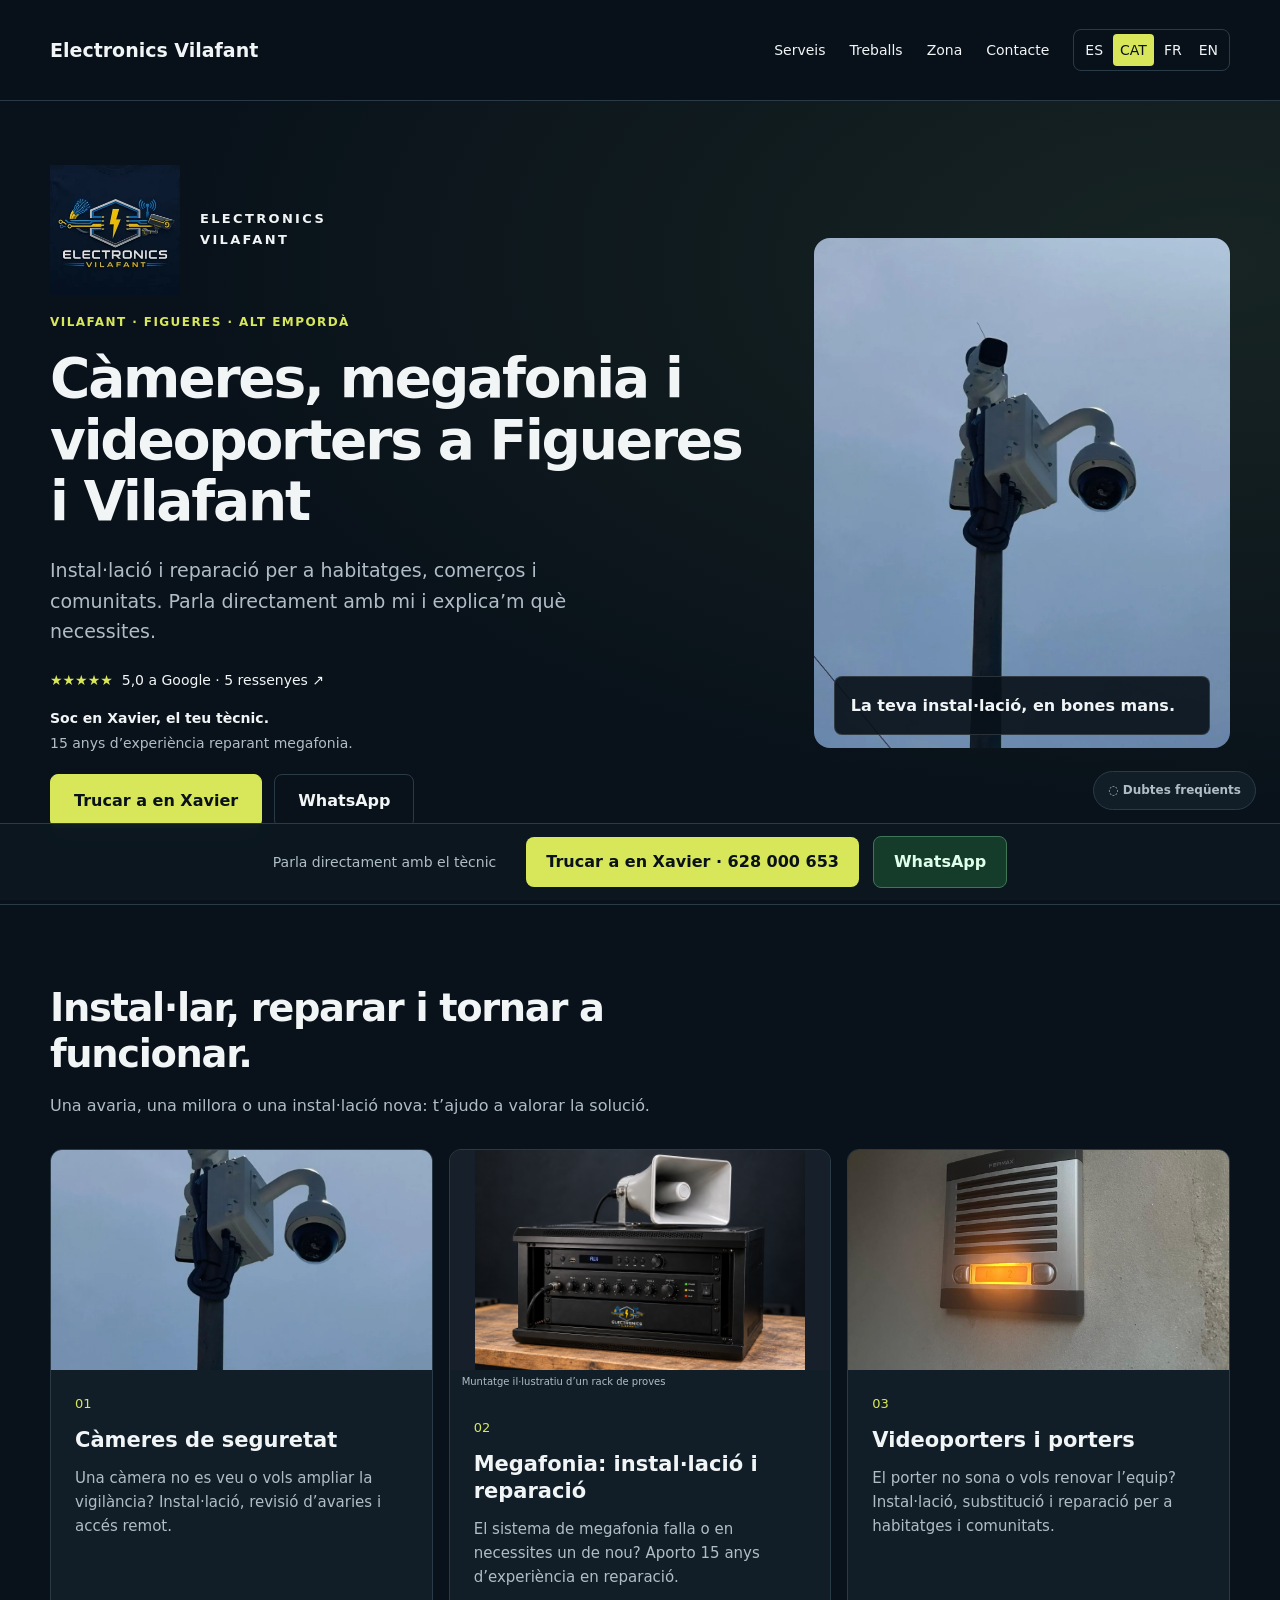
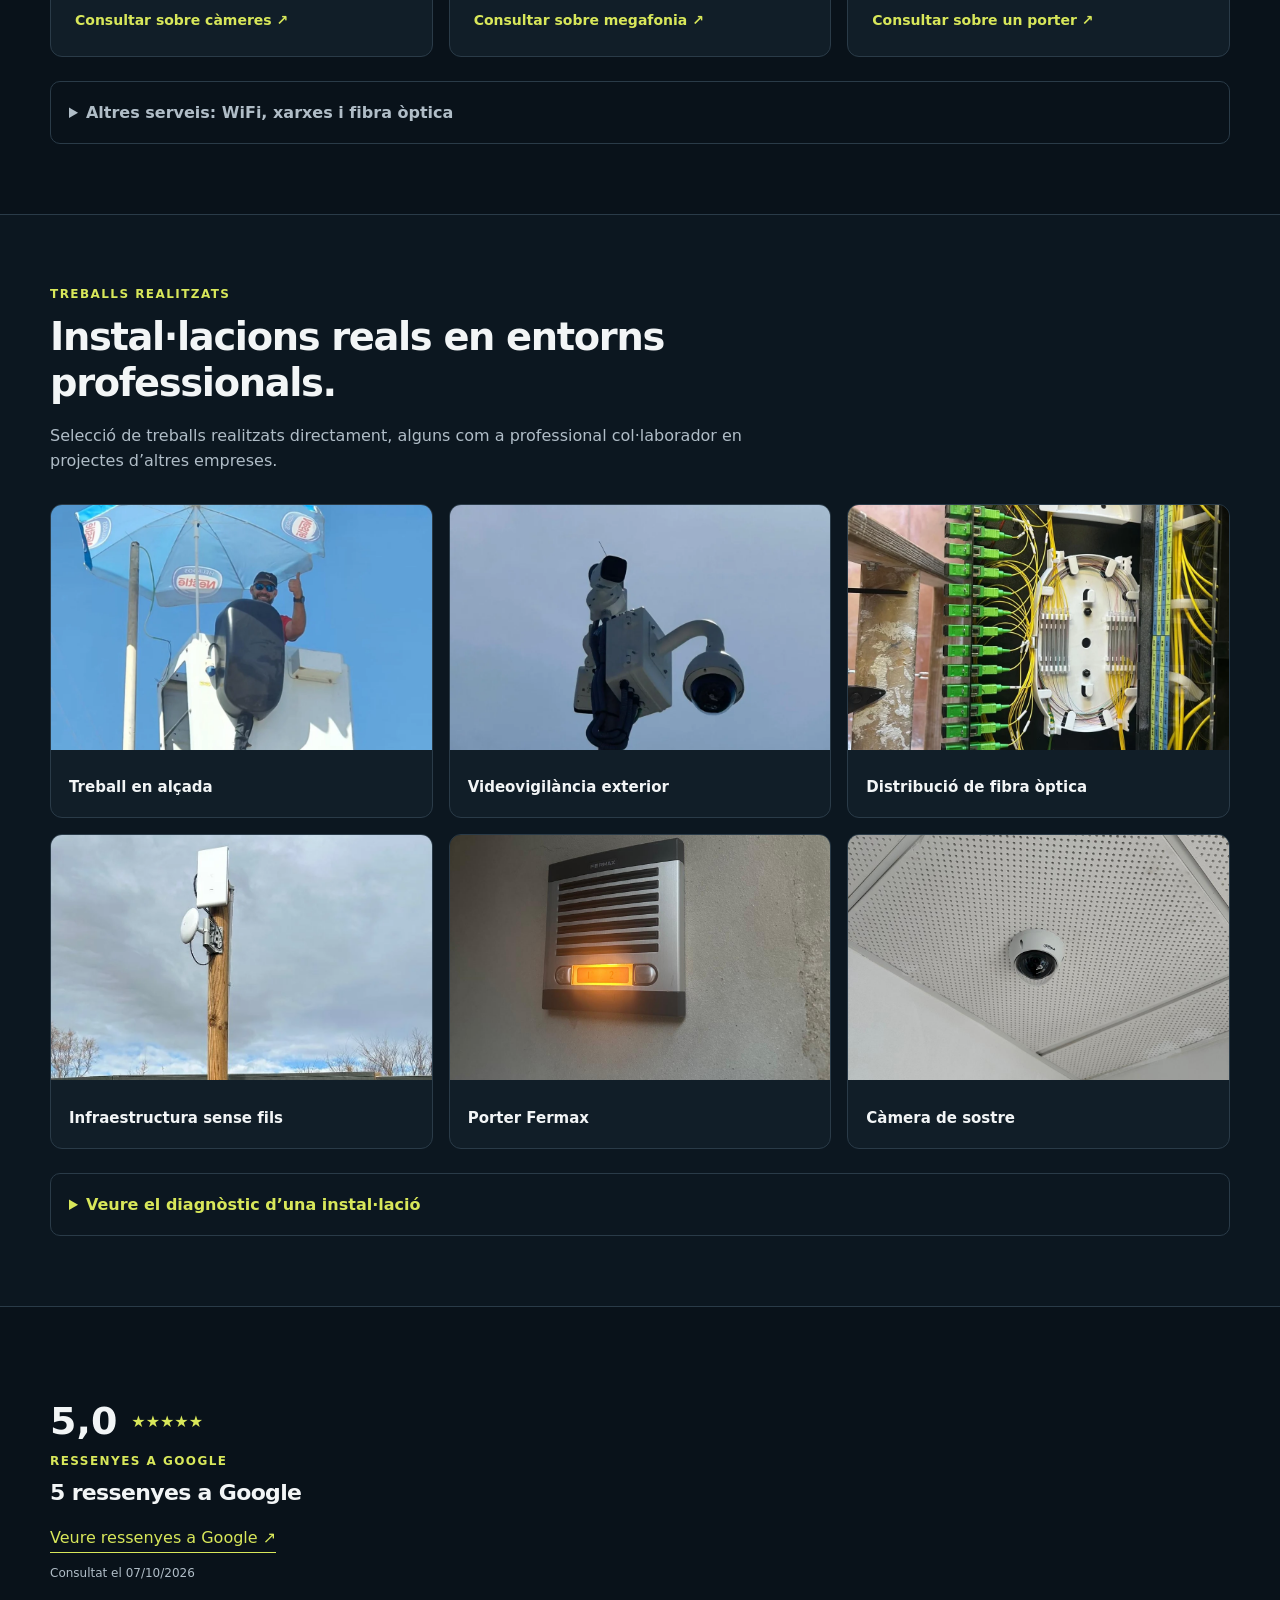
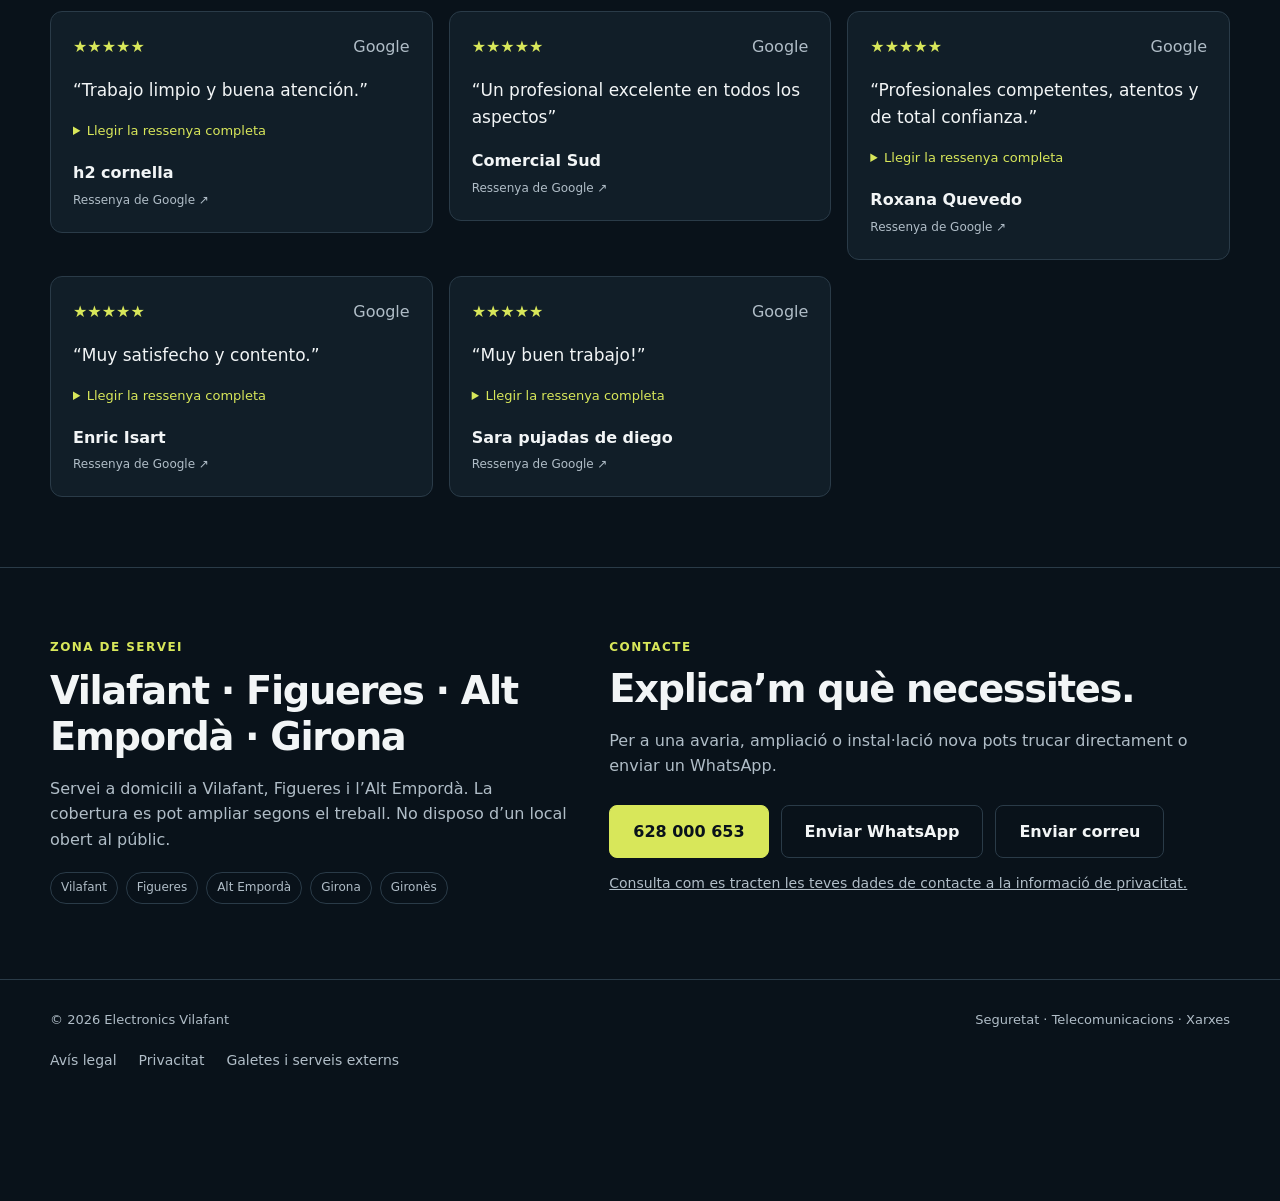
==== commit bf126942: "Publicar web 2.1 en cuatro idiomas" ====
--- a/ca.html
+++ b/ca.html
@@ -1,517 +1,29 @@
 <!DOCTYPE html>
+
 <html lang="ca">
 <head>
-<meta name="google-site-verification" content="TzMF8894sAaiKhA2wrbk7s_8dOVNUaIDe1_cLbbDOoE">
-<meta charset="utf-8">
+<meta content="TzMF8894sAaiKhA2wrbk7s_8dOVNUaIDe1_cLbbDOoE" name="google-site-verification"/>
+<meta charset="utf-8"/>
+<link href="https://electronicsvilafant.github.io/electronics-vilafant/ca.html" rel="canonical"/>
+<meta content="index,follow,max-image-preview:large" name="robots"/>
+<meta content="https://electronicsvilafant.github.io/electronics-vilafant/ca.html" property="og:url"/>
+<meta content="width=device-width,initial-scale=1" name="viewport"/>
+<title>Càmeres a Figueres i Vilafant | Electronics Vilafant</title>
+<meta content="Càmeres, megafonia i videoporters a Figueres i Vilafant. 15 anys d’experiència reparant megafonia. 628 000 653." name="description"/>
+<meta content="#09121a" name="theme-color"/>
+<meta content="Càmeres a Figueres i Vilafant | Electronics Vilafant" property="og:title"/>
+<meta content="Càmeres, megafonia i videoporters a Figueres i Vilafant. 15 anys d’experiència reparant megafonia. 628 000 653." property="og:description"/>
+<meta content="website" property="og:type"/>
 
-<link rel="canonical" href="https://electronicsvilafant.github.io/electronics-vilafant/ca.html">
-<meta name="robots" content="index,follow,max-image-preview:large">
-<meta property="og:url" content="https://electronicsvilafant.github.io/electronics-vilafant/ca.html">
-<meta content="width=device-width,initial-scale=1" name="viewport">
-<title>Càmeres a Figueres i Vilafant | Electronics Vilafant</title>
-<meta name="description" content="Instal·lació i manteniment de càmeres de seguretat a Figueres i Vilafant. CCTV, WiFi, fibra i videoporters. Contacte directe: 628 000 653.">
-<meta content="#ffffff" name="theme-color">
-<meta property="og:title" content="Càmeres a Figueres i Vilafant | Electronics Vilafant">
-<meta property="og:description" content="Instal·lació i manteniment de càmeres de seguretat a Figueres i Vilafant. CCTV, WiFi, fibra i videoporters. Contacte directe: 628 000 653.">
-<meta content="website" property="og:type">
-<style>
-    :root {
-      --bg:#07111e;
-      --panel:#0d1b2d;
-      --panel2:#10233a;
-      --text:#f5f8fb;
-      --muted:#a9b6c7;
-      --line:#22354e;
-      --accent:#f0c43b;
-      --accent2:#ffd95a;
-      --ok:#23c66b;
-      --max:1180px;
-    }
-    *{box-sizing:border-box}
-    html{scroll-behavior:smooth}
-    body{margin:0;font-family:Inter,ui-sans-serif,system-ui,-apple-system,BlinkMacSystemFont,"Segoe UI",Arial,sans-serif;background:var(--bg);color:var(--text);line-height:1.55}
-    a{color:inherit;text-decoration:none}
-    .wrap{width:min(var(--max),calc(100% - 36px));margin:auto}
-    header{position:sticky;top:0;z-index:20;background:rgba(7,17,30,.88);backdrop-filter:blur(12px);border-bottom:1px solid rgba(255,255,255,.06)}
-    nav{height:76px;display:flex;align-items:center;justify-content:space-between;gap:18px}
-    .brand{display:flex;align-items:center;gap:12px;font-weight:800;letter-spacing:.2px}
-    .brand img{width:48px;height:48px;object-fit:contain;border-radius:10px;background:#fff}
-    .menu{display:flex;align-items:center;gap:22px;color:#d7e0eb;font-size:14px}
-    .menu a:hover{color:var(--accent2)}
-    .navcall{padding:11px 16px;border:1px solid var(--accent);border-radius:999px;color:var(--accent2);font-weight:700}
-    .hero{padding:90px 0 68px;background:
-      radial-gradient(circle at 80% 20%,rgba(240,196,59,.13),transparent 28%),
-      linear-gradient(180deg,#081522 0%,#07111e 100%)}
-    .hero-grid{display:grid;grid-template-columns:1.15fr .85fr;gap:55px;align-items:center}
-    .eyebrow{display:inline-flex;align-items:center;gap:8px;color:var(--accent2);font-weight:800;font-size:14px;letter-spacing:.5px;text-transform:uppercase}
-    .dot{width:8px;height:8px;border-radius:50%;background:var(--accent)}
-    h1{font-size:clamp(42px,6.5vw,76px);line-height:1.02;margin:18px 0 22px;letter-spacing:-2.7px}
-    .hero p{font-size:clamp(18px,2vw,22px);color:#c8d3e1;max-width:700px;margin:0 0 30px}
-    .actions{display:flex;flex-wrap:wrap;gap:12px;margin:28px 0}
-    .btn{display:inline-flex;align-items:center;justify-content:center;gap:8px;padding:14px 20px;border-radius:12px;font-weight:800;transition:.2s transform,.2s opacity}
-    .btn:hover{transform:translateY(-2px)}
-    .primary{background:var(--accent);color:#141414}
-    .secondary{border:1px solid var(--line);background:rgba(255,255,255,.03)}
-    .trust{display:flex;flex-wrap:wrap;gap:18px;color:var(--muted);font-size:14px;margin-top:26px}
-    .trust span::before{content:"✓";color:var(--accent);font-weight:900;margin-right:7px}
-    .hero-card{background:linear-gradient(145deg,var(--panel2),#0b1828);border:1px solid var(--line);border-radius:26px;padding:28px;box-shadow:0 25px 70px rgba(0,0,0,.25)}
-    .hero-card img{display:block;max-width:100%;max-height:240px;margin:0 auto 22px;border-radius:18px}
-    .hero-card h2{margin:0 0 8px;font-size:24px}
-    .hero-card p{font-size:15px;margin:0;color:var(--muted)}
-    .mini-grid{display:grid;grid-template-columns:1fr 1fr;gap:10px;margin-top:22px}
-    .mini{padding:14px;border-radius:14px;background:rgba(255,255,255,.035);border:1px solid rgba(255,255,255,.055);font-size:13px;color:#d9e2ed}
-    section{padding:82px 0}
-    .section-head{max-width:760px;margin-bottom:34px}
-    .section-head h2{font-size:clamp(31px,4vw,46px);line-height:1.1;margin:9px 0 12px;letter-spacing:-1.3px}
-    .section-head p{color:var(--muted);font-size:18px;margin:0}
-    .services{display:grid;grid-template-columns:repeat(3,1fr);gap:16px}
-    .card{background:var(--panel);border:1px solid var(--line);border-radius:18px;padding:24px;min-height:215px}
-    .icon{width:42px;height:42px;display:grid;place-items:center;border-radius:12px;background:rgba(240,196,59,.12);color:var(--accent2);font-weight:900;margin-bottom:18px}
-    .card h3{margin:0 0 9px;font-size:20px}
-    .card p{margin:0;color:var(--muted)}
-    .jobs{background:#0a1625}
-    .gallery{display:grid;grid-template-columns:repeat(3,1fr);gap:14px}
-    .ph{aspect-ratio:4/3;border:1px dashed #3d5370;border-radius:18px;display:grid;place-items:center;text-align:center;padding:20px;color:#8fa0b5;background:linear-gradient(145deg,rgba(255,255,255,.02),rgba(255,255,255,.005))}
-    .ph strong{display:block;color:#d9e2ec;margin-bottom:5px}
-    .area-grid{display:grid;grid-template-columns:.8fr 1.2fr;gap:26px}
-    .area-box,.contact-box{background:var(--panel);border:1px solid var(--line);border-radius:20px;padding:28px}
-    .places{display:flex;flex-wrap:wrap;gap:9px;margin-top:18px}
-    .places span{padding:9px 12px;border-radius:999px;border:1px solid var(--line);color:#d3dde9;background:rgba(255,255,255,.02)}
-    .faq{display:grid;gap:12px}
-    details{background:var(--panel);border:1px solid var(--line);border-radius:14px;padding:17px 19px}
-    summary{cursor:pointer;font-weight:800}
-    details p{color:var(--muted);margin:11px 0 0}
-    .cta{padding:48px 0 86px}
-    .cta-box{background:linear-gradient(135deg,#132842,#0b1a2c);border:1px solid #294467;border-radius:26px;padding:36px;display:flex;align-items:center;justify-content:space-between;gap:24px}
-    .cta-box h2{font-size:clamp(28px,4vw,42px);margin:0 0 7px}
-    .cta-box p{margin:0;color:var(--muted)}
-    footer{border-top:1px solid var(--line);padding:28px 0 100px;color:#8fa0b5;font-size:14px}
-    .foot{display:flex;justify-content:space-between;gap:20px;flex-wrap:wrap}
-    .mobile-contact{display:none;position:fixed;left:10px;right:10px;bottom:10px;z-index:30;gap:8px;padding:8px;background:rgba(7,17,30,.93);backdrop-filter:blur(12px);border:1px solid var(--line);border-radius:16px}
-    .mobile-contact a{flex:1;text-align:center;padding:12px 10px;border-radius:11px;font-weight:800}
-    .phone{background:var(--accent);color:#111}
-    .wa{background:var(--ok);color:#06160d}
-    @media (max-width:880px){
-      .menu a:not(.navcall){display:none}
-      .hero{padding-top:60px}
-      .hero-grid,.area-grid{grid-template-columns:1fr}
-      .hero-card{order:-1}
-      .services,.gallery{grid-template-columns:1fr 1fr}
-      .cta-box{align-items:flex-start;flex-direction:column}
-    }
-    @media (max-width:600px){
-      .wrap{width:min(100% - 24px,var(--max))}
-      nav{height:66px}
-      .brand span{font-size:14px}
-      .brand img{width:40px;height:40px}
-      .navcall{display:none}
-      h1{letter-spacing:-1.8px}
-      section{padding:62px 0}
-      .services,.gallery,.mini-grid{grid-template-columns:1fr}
-      .card{min-height:auto}
-      .mobile-contact{display:flex}
-    }
-
-    .identity{background:#091522}
-    .identity-grid{display:grid;grid-template-columns:repeat(3,1fr);gap:16px}
-    .identity-card{background:var(--panel);border:1px solid var(--line);border-radius:18px;padding:24px}
-    .identity-card h3{margin:0 0 10px;font-size:22px}
-    .identity-card p{margin:0;color:var(--muted)}
-    .legal{border-top:1px solid var(--line);padding:34px 0 110px;background:#06101b}
-    .legal-links{display:flex;flex-wrap:wrap;gap:14px 22px;margin-bottom:16px}
-    .legal-links a{color:#cbd6e3;font-size:14px}
-    .legal-links a:hover{color:var(--accent2)}
-    .legal-note{color:#7f91a8;font-size:13px;max-width:900px}
-    .legal-section{scroll-margin-top:90px;padding:26px 0;border-top:1px solid rgba(255,255,255,.06)}
-    .legal-section h3{margin:0 0 8px}
-    .legal-section p{color:var(--muted);font-size:14px;margin:6px 0}
-    @media (max-width:760px){.identity-grid{grid-template-columns:1fr}}
-
-  
-    .work-gallery{display:grid;grid-template-columns:repeat(4,1fr);gap:14px}
-    .work-card{margin:0;overflow:hidden;border:1px solid var(--line);border-radius:18px;background:var(--panel)}
-    .work-card img{display:block;width:100%;aspect-ratio:4/3;object-fit:cover}
-    .wireless-crop{aspect-ratio:4/3;overflow:hidden;position:relative}
-    .wireless-crop img{width:100%;height:100%;aspect-ratio:auto;object-fit:cover;transform:translateY(13%) scale(1.78);transform-origin:center top}
-    .work-card figcaption{padding:15px 16px 17px;display:grid;gap:5px}
-    .work-card figcaption strong{font-size:16px;color:#eef5ff}
-    .work-card figcaption span{font-size:13px;line-height:1.45;color:var(--muted)}
-    .intercom-showcase{margin-top:30px;padding:26px;border:1px solid var(--line);border-radius:22px;background:linear-gradient(135deg,#10243d,#0a1727);display:grid;grid-template-columns:.9fr 1.1fr;gap:24px;align-items:center}
-    .intercom-copy h2{margin:8px 0 10px;font-size:clamp(26px,3vw,38px)}
-    .intercom-copy p{color:var(--muted);line-height:1.65}
-    .intercom-copy small{display:block;margin-top:16px;color:#8294aa;line-height:1.5}
-    .brand-pills{display:flex;flex-wrap:wrap;gap:8px;margin-top:16px}
-    .brand-pills span{padding:8px 11px;border:1px solid #35506f;border-radius:999px;background:rgba(255,255,255,.035);font-size:13px;color:#dbe7f5}
-    .intercom-visual{margin:0;overflow:hidden;border-radius:17px;border:1px solid #314966;background:#fff}
-    .intercom-visual img{display:block;width:100%;aspect-ratio:16/6.2;object-fit:cover}
-    .intercom-visual figcaption{padding:10px 13px;background:#0a1727;color:#91a2b6;font-size:12px}
-    @media (max-width:880px){.work-gallery{grid-template-columns:1fr 1fr}.intercom-showcase{grid-template-columns:1fr}}
-    @media (max-width:600px){.work-gallery{grid-template-columns:1fr}.intercom-showcase{padding:18px}.intercom-visual img{aspect-ratio:4/3}}
-    .audit-case{margin-top:26px;display:grid;grid-template-columns:.85fr 1.15fr;gap:24px;align-items:center;background:#0d1b2d;border:1px solid var(--line);border-radius:20px;padding:18px}
-    .audit-case figure{margin:0;overflow:hidden;border-radius:15px}
-    .audit-photos{display:grid;grid-template-columns:1fr 1fr;gap:10px}
-    .audit-photos figure{background:#081421;border:1px solid var(--line)}
-    .audit-photos figcaption{padding:8px 10px;color:#91a2b6;font-size:11px;line-height:1.35}
-    .audit-photos img{aspect-ratio:1/1!important}
-    .audit-case img{display:block;width:100%;aspect-ratio:4/3;object-fit:cover}
-    .audit-case h3{font-size:26px;line-height:1.15;margin:9px 0 10px}
-    .audit-case p{color:var(--muted);margin:0 0 10px}
-    .audit-case .audit-note{font-size:13px;color:#8294aa;margin-bottom:0}
-    .fiscal-address{margin-top:12px;color:#cbd6e3}
-    .fiscal-address strong{color:#fff}
-    @media (max-width:760px){.audit-case{grid-template-columns:1fr}.audit-photos{grid-template-columns:1fr 1fr}}
-
-
-
-
-    /* V11: idiomas + interiores */
-    .lang-switch{display:flex;align-items:center;gap:5px;margin-left:4px;padding:4px;border:1px solid var(--line);border-radius:999px;background:rgba(255,255,255,.025)}
-    .lang-btn{border:0;background:transparent;color:#aebcd0;font:inherit;font-size:12px;font-weight:800;line-height:1;padding:7px 8px;border-radius:999px;cursor:pointer}
-    .lang-btn:hover{color:#fff;background:rgba(255,255,255,.07)}
-    .lang-btn.active{background:var(--accent);color:#111}
-    .interiors{background:linear-gradient(180deg,#081421 0%,#091725 100%)}
-    .interior-grid{display:grid;grid-template-columns:repeat(3,1fr);gap:16px;margin-top:26px}
-    .interior-card{background:var(--panel);border:1px solid var(--line);border-radius:18px;padding:24px;min-height:180px}
-    .interior-card .mini-icon{width:40px;height:40px;border-radius:12px;display:grid;place-items:center;background:rgba(240,196,59,.12);border:1px solid rgba(240,196,59,.28);color:var(--accent2);font-weight:900;margin-bottom:16px}
-    .interior-card h3{margin:0 0 9px;font-size:20px}
-    .interior-card p{margin:0;color:var(--muted)}
-    .interior-note{margin-top:18px;color:#c9d5e5;font-size:15px;max-width:850px}
-    @media (max-width:980px){.lang-switch{gap:2px}.lang-btn{padding:7px 6px}.menu{gap:12px}}
-    @media (max-width:880px){.menu>a:not(.navcall){display:none}.interior-grid{grid-template-columns:1fr 1fr}.lang-switch{margin-left:auto}}
-    @media (max-width:600px){.interior-grid{grid-template-columns:1fr}.lang-btn{font-size:11px;padding:7px 6px}}
-
-    /* V17: estilo comercial claro, compacto y centrado en trabajos reales */
-    :root{
-      --bg:#ffffff;
-      --panel:#ffffff;
-      --panel2:#f4f5f6;
-      --text:#202326;
-      --muted:#60676e;
-      --line:#d9dde1;
-      --accent:#f45b0b;
-      --accent2:#d94c00;
-      --ok:#159447;
-      --max:1240px;
-    }
-    body{background:#fff;color:var(--text);font-family:Arial,"Helvetica Neue",sans-serif;line-height:1.5}
-    .wrap{width:min(var(--max),calc(100% - 48px))}
-    .utility-bar{background:#24282c;color:#fff;font-size:13px}
-    .utility-inner{height:34px;display:flex;align-items:center;justify-content:space-between;gap:20px}
-    .utility-inner a{color:#fff}
-    .utility-contact{display:flex;align-items:center;gap:24px}
-    header{top:0;background:#fff;border-bottom:1px solid var(--line);backdrop-filter:none;box-shadow:0 2px 8px rgba(0,0,0,.04)}
-    nav{height:78px;gap:24px}
-    .brand{gap:14px;color:#222;font-size:19px;letter-spacing:0}
-    .brand img{width:58px;height:58px;border-radius:0;background:transparent}
-    .menu{gap:24px;color:#333;font-size:15px}
-    .menu a:hover{color:var(--accent)}
-    .navcall{padding:11px 15px;border:1px solid var(--accent);border-radius:4px;background:var(--accent);color:#fff!important}
-    .lang-switch{border:1px solid #ccd1d5;border-radius:4px;background:#fff;padding:3px}
-    .lang-btn{color:#555;border-radius:2px}
-    .lang-btn:hover{color:#111;background:#eceff1}
-    .lang-btn.active{background:#272b2f;color:#fff}
-    .service-nav{background:#f6f7f8;border-bottom:1px solid var(--line)}
-    .service-nav-inner{min-height:49px;display:flex;align-items:stretch;overflow-x:auto;scrollbar-width:none}
-    .service-nav-inner::-webkit-scrollbar{display:none}
-    .service-nav-inner a{display:flex;align-items:center;gap:7px;padding:0 18px;border-right:1px solid var(--line);font-size:14px;font-weight:700;white-space:nowrap}
-    .service-nav-inner a:first-child{border-left:1px solid var(--line)}
-    .service-nav-inner a:hover{background:#fff;color:var(--accent)}
-    .service-nav-inner span{color:var(--accent);font-size:11px}
-    .service-nav-inner .service-nav-contact{margin-left:auto;background:#fff3eb;color:#c74400;border-left:1px solid #efc3a9}
-    .hero{padding:48px 0 46px;background:#fff;border-bottom:1px solid var(--line)}
-    .hero-grid{grid-template-columns:1.08fr .92fr;gap:34px;align-items:stretch}
-    .hero-grid>div:first-child{max-width:760px;padding:26px 0}
-    .eyebrow{color:#bb4305;font-size:13px;letter-spacing:0;text-transform:uppercase}
-    .dot{border-radius:0;background:var(--accent)}
-    h1{max-width:760px;font-size:clamp(38px,5vw,60px);line-height:1.05;margin:14px 0 20px;letter-spacing:0}
-    .hero p{font-size:19px;line-height:1.55;color:#50575d;margin-bottom:24px}
-    .hero .hero-direct{margin:-7px 0 18px;padding-left:13px;border-left:3px solid var(--accent);font-size:15px;font-weight:700;color:#2f3438}
-    .actions{gap:10px;margin:24px 0}
-    .btn{min-height:48px;padding:12px 19px;border-radius:4px;transition:.15s background-color,.15s border-color}
-    .btn:hover{transform:none}
-    .primary{background:var(--accent);color:#fff;border:1px solid var(--accent)}
-    .primary:hover{background:#d94c00;border-color:#d94c00}
-    .secondary{border:1px solid #aeb4b9;background:#fff;color:#202326}
-    .secondary:hover{border-color:#555;background:#f6f7f8}
-    .email-btn{border-color:#e0a37f;color:#a63b00}
-    .trust{gap:0;color:#596168;font-size:14px;margin-top:24px;border-top:1px solid var(--line)}
-    .trust span{padding:12px 18px 0 0;margin-right:18px}
-    .trust span::before{color:var(--accent)}
-    .hero-card{border-radius:6px;padding:30px;background:#f1f3f4;border:1px solid #d8dcdf;box-shadow:none;display:flex;flex-direction:column;justify-content:center}
-    .hero-card img{max-height:170px;margin:0 auto 22px;border-radius:0}
-    .hero-card h2{font-size:25px;color:#24282c}
-    .hero-card p{font-size:15px;color:#5f666d}
-    .hero-work{margin:0;position:relative;min-height:390px;overflow:hidden;border:1px solid #d5d9dc;background:#eef0f1}
-    .hero-work img{display:block;width:100%;height:100%;min-height:390px;object-fit:cover;object-position:center 34%}
-    .hero-work figcaption{position:absolute;left:0;right:0;bottom:0;display:flex;justify-content:space-between;gap:20px;padding:14px 16px;background:rgba(24,28,31,.9);color:#fff;font-size:13px}
-    .hero-work figcaption span{color:#d9dde0}
-    .mini-grid{gap:1px;margin-top:20px;background:#cfd4d8;border:1px solid #cfd4d8}
-    .mini{border:0;border-radius:0;background:#fff;color:#31363a;padding:12px;font-weight:700}
-    section{padding:64px 0}
-    .section-head{max-width:790px;margin-bottom:28px}
-    .section-head h2{font-size:clamp(28px,3.2vw,40px);line-height:1.15;margin:8px 0 10px;letter-spacing:0}
-    .section-head p{color:var(--muted);font-size:17px}
-    .services{grid-template-columns:repeat(3,1fr);gap:0;border:1px solid var(--line)}
-    .card{border:0;border-right:1px solid var(--line);border-bottom:1px solid var(--line);border-radius:0;padding:25px;min-height:195px;background:#fff}
-    .card:nth-child(3n){border-right:0}
-    .card:nth-child(n+4){border-bottom:0}
-    .card:hover{background:#f8f9fa}
-    .icon{width:auto;height:auto;display:block;border-radius:0;background:transparent;color:var(--accent);font-size:13px;margin-bottom:25px}
-    .card h3{font-size:19px}
-    .card p{color:#60676e}
-    .interiors{padding:0;background:#fff}
-    .interiors .section-head{display:none}
-    .jobs{background:#f3f4f5;border-top:1px solid var(--line);border-bottom:1px solid var(--line)}
-    .work-gallery{gap:12px}
-    .work-card{border-radius:4px;background:#fff;border:1px solid #d5d9dc}
-    .work-card figcaption strong{color:#23272a}
-    .work-card figcaption span{color:#626970}
-    .audit-case{border-radius:4px;background:#fff;border:1px solid #d5d9dc;padding:16px}
-    .audit-photos figure{border-radius:2px;background:#eee;border:1px solid #ddd}
-    .audit-photos figcaption{color:#636a70}
-    .audit-case p,.audit-case .audit-note{color:#626970}
-    .intercom-showcase{border-radius:4px;background:#262b2f;border:0;padding:28px}
-    .intercom-copy p{color:#d2d6d9}
-    .intercom-copy small{color:#aeb5ba}
-    .brand-pills span{border-radius:3px;border-color:#5a6268;background:#33393e;color:#fff}
-    .intercom-visual{border-radius:3px;border-color:#555;background:#fff}
-    .intercom-visual figcaption{background:#202427;color:#cbd0d4}
-    .reviews-section{background:#fff;border-bottom:1px solid var(--line)}
-    .reviews-layout{display:grid;grid-template-columns:.72fr 1.28fr;border:1px solid var(--line)}
-    .reviews-summary{padding:34px;background:#f4f5f6;border-right:1px solid var(--line)}
-    .rating-line{display:flex;align-items:center;gap:14px;margin:14px 0 4px}
-    .rating-line strong{font-size:42px;line-height:1;color:#222}
-    .stars{color:#f3a600;letter-spacing:1px;font-size:18px}
-    .reviews-summary p{margin:8px 0 22px;color:#60676e}
-    .google-review-link{display:inline-flex;align-items:center;gap:8px;padding:12px 15px;border:1px solid #aeb4b9;border-radius:3px;background:#fff;font-weight:700}
-    .google-review-link:hover{border-color:var(--accent);color:var(--accent)}
-    .customer-review{margin:0;padding:34px 38px;background:#fff}
-    .review-top{display:flex;align-items:center;justify-content:space-between;gap:20px;color:#60676e;font-size:14px}
-    .customer-review>p{max-width:760px;margin:22px 0 26px;font-size:21px;line-height:1.55;color:#2c3033}
-    .customer-review footer{display:flex;flex-direction:column;gap:2px;padding:0;border:0;background:transparent;color:#25292c}
-    .customer-review footer span{font-size:13px;color:#6a7177}
-    .identity{background:#fff}
-    .area-grid{gap:0;border:1px solid var(--line)}
-    .area-box,.contact-box{border:0;border-radius:0;padding:32px;background:#fff}
-    .area-box{border-right:1px solid var(--line);background:#f6f7f8}
-    .places{gap:6px}
-    .places span{border-radius:3px;background:#fff;color:#333;border-color:#cfd4d8}
-    details{border-radius:3px;background:#fff;border-color:#d5d9dc}
-    details p{color:#626970}
-    .cta{padding:34px 0 70px}
-    .cta-box{border-radius:4px;background:#24282c;border:0;padding:34px;color:#fff}
-    .cta-box p{color:#d1d5d8}
-    footer{background:#f4f5f6;border-color:#d8dcdf;color:#60676e;padding-bottom:34px}
-    .mobile-contact{border-radius:5px;background:#fff;border-color:#cfd4d8;box-shadow:0 4px 18px rgba(0,0,0,.16)}
-    .mobile-contact a{border-radius:3px}
-    .phone{background:var(--accent);color:#fff}
-    @media(max-width:980px){
-      .service-nav-inner .service-nav-contact{margin-left:0}
-      .menu{gap:12px}
-    }
-    @media(max-width:880px){
-      .hero{padding-top:30px}
-      .hero-grid{grid-template-columns:1fr}
-      .hero-work{min-height:310px}
-      .hero-work img{min-height:310px}
-      .hero-grid>div:first-child{padding:10px 0}
-      .services{grid-template-columns:1fr 1fr}
-      .card:nth-child(3n){border-right:1px solid var(--line)}
-      .card:nth-child(2n){border-right:0}
-      .card:nth-child(n+4){border-bottom:1px solid var(--line)}
-      .card:nth-child(n+5){border-bottom:0}
-      .area-box{border-right:0;border-bottom:1px solid var(--line)}
-      .reviews-layout{grid-template-columns:1fr}
-      .reviews-summary{border-right:0;border-bottom:1px solid var(--line)}
-    }
-    @media(max-width:600px){
-      .wrap{width:min(100% - 24px,var(--max))}
-      .utility-inner{height:30px;justify-content:center}
-      .utility-inner>span{display:none}
-      .utility-contact{width:100%;justify-content:space-between;gap:12px;font-size:12px}
-      .utility-contact a:last-child{display:none}
-      nav{height:67px}
-      .brand img{width:44px;height:44px}
-      .brand span{font-size:15px}
-      .service-nav .wrap{width:100%}
-      .service-nav-inner a{padding:0 14px}
-      h1{font-size:37px;line-height:1.08}
-      .hero p{font-size:17px}
-      section{padding:50px 0}
-      .services{grid-template-columns:1fr}
-      .card,.card:nth-child(2n),.card:nth-child(3n),.card:nth-child(n+5){border-right:0;border-bottom:1px solid var(--line)}
-      .card:last-child{border-bottom:0}
-      .hero-card{padding:22px}
-      .hero-work,.hero-work img{min-height:250px}
-      .hero-work figcaption{align-items:flex-start;flex-direction:column;gap:2px}
-      .mini-grid{grid-template-columns:1fr 1fr}
-      .cta-box{padding:26px 22px}
-      .reviews-summary,.customer-review{padding:24px 20px}
-      .customer-review>p{font-size:18px}
-    }
-
-/* Revisión integral V17: legibilidad, navegación y móvil */
-:root{--accent:#bb4305;--accent2:#a63700}
-html{scroll-padding-top:100px}
-section[id],article[id],#contacto{scroll-margin-top:100px}
-a:focus-visible,button:focus-visible,summary:focus-visible{outline:3px solid #075ab4;outline-offset:4px}
-.skip-link{position:absolute;top:8px;left:12px;z-index:100;background:#fff;color:#152b41;padding:12px;transform:translateY(-180%)}
-.skip-link:focus{transform:none}
-.lang-btn{display:inline-flex;align-items:center;justify-content:center;min-width:34px;min-height:36px;text-decoration:none}
-.menu .lang-switch a{display:inline-flex}
-.work-card img,.audit-photos img,.intercom-visual img{height:auto}
-.intercom-image-crop{aspect-ratio:983/220;overflow:hidden;background:#fff}
-.intercom-image-crop img{width:100%;height:auto;aspect-ratio:auto;object-fit:contain}
-.intercom-copy h2{color:#fff}.intercom-copy .eyebrow{color:#ffb381}
-.primary,.navcall,.phone{background:#bb4305;border-color:#bb4305;color:#fff}
-.wa{background:#117a3c;color:#fff}
-.trust span::before{color:#a63700}
-.hero-work img{height:100%;object-fit:cover}
-.mobile-section-nav{display:none}
-.brand img{flex-shrink:0}
-.area-box,.contact-box,.hero-grid>div{min-width:0}
-.utility-contact a{overflow-wrap:anywhere}
-summary{min-height:28px}
-@media(max-width:880px){
- .mobile-section-nav{display:flex;gap:22px;padding:12px 0;border-top:1px solid #d9dde1;font-size:14px;font-weight:bold}
- nav{gap:12px}.brand{gap:9px}
-}
-@media(max-width:600px){
- header nav{height:auto;min-height:72px;flex-wrap:wrap;padding:8px 0;gap:6px}
- .lang-switch{padding:2px}.lang-btn{min-width:30px;min-height:36px;padding:7px 5px;font-size:12px}
- .brand span{font-size:14px}.brand img{width:38px;height:38px}
- .mobile-section-nav{justify-content:space-between;gap:10px}
- .hero{padding-top:20px}.hero-grid{gap:24px}
- h1{font-size:clamp(30px,8.7vw,37px)}
- body{padding-bottom:84px}.mobile-contact a{min-height:46px;display:grid;place-items:center}
- .hero-work{height:350px}.hero-work img{min-height:0;height:100%}
- .intercom-copy h2{font-size:28px}
- html{scroll-padding-top:148px}section[id],article[id],#contacto{scroll-margin-top:148px}
-}
-@media(prefers-reduced-motion:reduce){html{scroll-behavior:auto}*,*::before,*::after{transition:none!important}}
-
-@media(max-width:360px){html{scroll-padding-top:165px}section[id],article[id],#contacto{scroll-margin-top:165px}}
-
-/* Evitar que el margen y el relleno de desplazamiento se sumen. */
-section[id],article[id],#contacto{scroll-margin-top:0}
-</style>
-<script type="application/ld+json">{
-  "@context": "https://schema.org",
-  "@type": "LocalBusiness",
-  "@id": "https://electronicsvilafant.github.io/electronics-vilafant/#negocio",
-  "name": "Electronics Vilafant",
-  "url": "https://electronicsvilafant.github.io/electronics-vilafant/",
-  "telephone": "+34628000653",
-  "email": "electronicsvilafant@gmail.com",
-  "areaServed": [
-    "Vilafant",
-    "Figueres",
-    "Alt Empordà",
-    "Girona"
-  ],
-  "description": "Instal·lació i manteniment de càmeres de seguretat a Figueres i Vilafant. CCTV, WiFi, fibra i videoporters. Contacte directe: 628 000 653.",
-  "hasOfferCatalog": {
-    "@type": "OfferCatalog",
-    "name": "Serveis",
-    "itemListElement": [
-      {
-        "@type": "Offer",
-        "itemOffered": {
-          "@type": "Service",
-          "name": "Càmeres de seguretat i videovigilància",
-          "areaServed": [
-            "Vilafant",
-            "Figueres",
-            "Alt Empordà",
-            "Girona"
-          ]
-        }
-      },
-      {
-        "@type": "Offer",
-        "itemOffered": {
-          "@type": "Service",
-          "name": "Xarxes WiFi",
-          "areaServed": [
-            "Vilafant",
-            "Figueres",
-            "Alt Empordà",
-            "Girona"
-          ]
-        }
-      },
-      {
-        "@type": "Offer",
-        "itemOffered": {
-          "@type": "Service",
-          "name": "Fibra òptica",
-          "areaServed": [
-            "Vilafant",
-            "Figueres",
-            "Alt Empordà",
-            "Girona"
-          ]
-        }
-      },
-      {
-        "@type": "Offer",
-        "itemOffered": {
-          "@type": "Service",
-          "name": "Xarxes UTP",
-          "areaServed": [
-            "Vilafant",
-            "Figueres",
-            "Alt Empordà",
-            "Girona"
-          ]
-        }
-      },
-      {
-        "@type": "Offer",
-        "itemOffered": {
-          "@type": "Service",
-          "name": "Radioenllaços",
-          "areaServed": [
-            "Vilafant",
-            "Figueres",
-            "Alt Empordà",
-            "Girona"
-          ]
-        }
-      },
-      {
-        "@type": "Offer",
-        "itemOffered": {
-          "@type": "Service",
-          "name": "Videoporters i accessos",
-          "areaServed": [
-            "Vilafant",
-            "Figueres",
-            "Alt Empordà",
-            "Girona"
-          ]
-        }
-      }
-    ]
-  },
-  "logo": "https://electronicsvilafant.github.io/electronics-vilafant/assets/logo.webp"
-}</script>
-<link rel="alternate" hreflang="es" href="https://electronicsvilafant.github.io/electronics-vilafant/"><link rel="alternate" hreflang="ca" href="https://electronicsvilafant.github.io/electronics-vilafant/ca.html"><link rel="alternate" hreflang="fr" href="https://electronicsvilafant.github.io/electronics-vilafant/fr.html"><link rel="alternate" hreflang="en" href="https://electronicsvilafant.github.io/electronics-vilafant/en.html"><link rel="alternate" hreflang="x-default" href="https://electronicsvilafant.github.io/electronics-vilafant/"><link rel="icon" type="image/png" href="assets/favicon.png"><meta name="referrer" content="strict-origin-when-cross-origin"></head>
+<script type="application/ld+json">{"@context": "https://schema.org", "@type": "LocalBusiness", "@id": "https://electronicsvilafant.github.io/electronics-vilafant/#negocio", "name": "Electronics Vilafant", "url": "https://electronicsvilafant.github.io/electronics-vilafant/", "telephone": "+34628000653", "email": "electronicsvilafant@gmail.com", "areaServed": ["Vilafant", "Figueres", "Alt Empordà", "Girona"], "description": "Càmeres, megafonia i videoporters a Figueres i Vilafant. 15 anys d’experiència reparant megafonia. 628 000 653.", "hasOfferCatalog": {"@type": "OfferCatalog", "name": "Serveis", "itemListElement": [{"@type": "Offer", "itemOffered": {"@type": "Service", "name": "Càmeres de seguretat", "areaServed": ["Vilafant", "Figueres", "Alt Empordà", "Girona"]}}, {"@type": "Offer", "itemOffered": {"@type": "Service", "name": "Megafonia: instal·lació i reparació", "areaServed": ["Vilafant", "Figueres", "Alt Empordà", "Girona"]}}, {"@type": "Offer", "itemOffered": {"@type": "Service", "name": "Videoporters i porters", "areaServed": ["Vilafant", "Figueres", "Alt Empordà", "Girona"]}}, {"@type": "Offer", "itemOffered": {"@type": "Service", "name": "Xarxes WiFi", "areaServed": ["Vilafant", "Figueres", "Alt Empordà", "Girona"]}}, {"@type": "Offer", "itemOffered": {"@type": "Service", "name": "Fibra òptica", "areaServed": ["Vilafant", "Figueres", "Alt Empordà", "Girona"]}}, {"@type": "Offer", "itemOffered": {"@type": "Service", "name": "Xarxes UTP", "areaServed": ["Vilafant", "Figueres", "Alt Empordà", "Girona"]}}, {"@type": "Offer", "itemOffered": {"@type": "Service", "name": "Radioenllaços", "areaServed": ["Vilafant", "Figueres", "Alt Empordà", "Girona"]}}]}, "logo": "https://electronicsvilafant.github.io/electronics-vilafant/assets/logo.webp"}</script>
+<link href="https://electronicsvilafant.github.io/electronics-vilafant/" hreflang="es" rel="alternate"/><link href="https://electronicsvilafant.github.io/electronics-vilafant/ca.html" hreflang="ca" rel="alternate"/><link href="https://electronicsvilafant.github.io/electronics-vilafant/fr.html" hreflang="fr" rel="alternate"/><link href="https://electronicsvilafant.github.io/electronics-vilafant/en.html" hreflang="en" rel="alternate"/><link href="https://electronicsvilafant.github.io/electronics-vilafant/" hreflang="x-default" rel="alternate"/><link href="assets/favicon.png" rel="icon" type="image/png"/><meta content="strict-origin-when-cross-origin" name="referrer"/><link href="assets/redesign.css" rel="stylesheet"/></head>
 <body>
-<a href="#contenido" class="skip-link">Salta al contingut</a><div class="utility-bar">
-  <div class="wrap utility-inner">
-    <span>Servei tècnic a Figueres, Alt Empordà i Girona</span>
-    <div class="utility-contact">
-      <a href="mailto:electronicsvilafant@gmail.com">electronicsvilafant@gmail.com</a>
-      <a href="tel:+34628000653"><span>Atenció directa:</span> <strong>628 000 653</strong></a>
-    </div>
-  </div>
-</div>
+<a class="skip-link" href="#contenido">Salta al contingut</a>
 <header>
 <div class="wrap">
 <nav aria-label="Navegació principal">
 <a class="brand" href="#inicio">
-<img alt="Logotip d’Electronics Vilafant" src="assets/logo.webp" width="256" height="256" decoding="async">
+
 <span>Electronics Vilafant</span>
 </a>
 <div class="menu">
@@ -519,59 +31,29 @@
 <a href="#trabajos">Treballs</a>
 <a href="#zona">Zona</a>
 <a href="#contacto">Contacte</a>
-<div aria-label="Idioma" class="lang-switch" role="group"><a href="index.html" hreflang="es" lang="es" class="lang-btn" aria-label="Español">ES</a><a href="ca.html" hreflang="ca" lang="ca" class="lang-btn active" aria-label="Català" aria-current="page">CAT</a><a href="fr.html" hreflang="fr" lang="fr" class="lang-btn" aria-label="Français">FR</a><a href="en.html" hreflang="en" lang="en" class="lang-btn" aria-label="English">EN</a></div><a class="navcall" href="tel:+34628000653">628 000 653</a>
+<div aria-label="Idioma" class="lang-switch" role="group"><a aria-label="Español" class="lang-btn" href="index.html" hreflang="es" lang="es">ES</a><a aria-current="page" aria-label="Català" class="lang-btn active" href="ca.html" hreflang="ca" lang="ca">CAT</a><a aria-label="Français" class="lang-btn" href="fr.html" hreflang="fr" lang="fr">FR</a><a aria-label="English" class="lang-btn" href="en.html" hreflang="en" lang="en">EN</a></div><a class="navcall" href="tel:+34628000653">628 000 653</a>
 </div>
 </nav>
 <div class="mobile-section-nav"><a href="#servicios">Serveis</a><a href="#trabajos">Treballs</a><a href="#zona">Zona</a><a href="#contacto">Contacte</a></div></div>
 </header>
-<div class="service-nav" aria-label="Serveis principals">
-  <div class="wrap service-nav-inner">
-    <a href="#camaras"><span>01</span><b>Càmeres</b></a>
-    <a href="#wifi"><span>02</span><b>WiFi i xarxes</b></a>
-    <a href="#fibra"><span>03</span><b>Fibra òptica</b></a>
-    <a href="#radioenlaces"><span>04</span><b>Radioenllaços</b></a>
-    <a href="#trabajos"><span>05</span><b>Treballs realitzats</b></a>
-    <a class="service-nav-contact" href="#contacto">Demanar pressupost</a>
-  </div>
-</div>
+
 <main id="contenido">
 <section class="hero" id="inicio">
 <div class="wrap hero-grid">
-<div>
+<div><div class="hero-brand"><img alt="Electronics Vilafant" height="256" src="assets/logo.webp" width="256"/><span>ELECTRONICS VILAFANT</span></div>
 <div class="eyebrow"><span class="dot"></span> Vilafant · Figueres · Alt Empordà</div>
-<h1>Instal·lació de càmeres a Figueres i Vilafant</h1>
-<p>Instal·lació, reparació i manteniment de càmeres de seguretat i videovigilància per a habitatges, comerços i comunitats. També instal·lem WiFi, fibra òptica, xarxes i videoporters a l’Alt Empordà i Girona.</p>
-<p class="hero-direct">Tracte directe amb el tècnic que realitza la feina.</p>
+<h1>Càmeres, megafonia i videoporters a Figueres i Vilafant</h1><p>Instal·lació i reparació per a habitatges, comerços i comunitats. Parla directament amb mi i explica’m què necessites.</p><a class="hero-rating" href="#resenas"><span aria-hidden="true">★★★★★</span> 5,0 a Google · 5 ressenyes ↗</a><div class="technician"><strong>Soc en Xavier, el teu tècnic.</strong><span>15 anys d’experiència reparant megafonia.</span></div>
+
 <div class="actions">
-<a class="btn primary" href="tel:+34628000653">Trucar ara</a>
-<a class="btn secondary" href="https://wa.me/34628000653?text=Hola%2C%20contacto%20desde%20la%20web%20de%20Electronics%20Vilafant" rel="noopener" target="_blank">WhatsApp</a><a class="btn secondary email-btn" href="mailto:electronicsvilafant@gmail.com">Enviar correu</a>
+<a class="btn primary" href="tel:+34628000653">Trucar a en Xavier</a>
+<a class="btn secondary" href="https://wa.me/34628000653?text=Hola%2C%20contacto%20desde%20la%20web%20de%20Electronics%20Vilafant" rel="noopener" target="_blank">WhatsApp</a>
 </div>
-<div class="trust">
-<span>Atenció directa</span>
-<span>Instal·lació · Reparació · Manteniment</span>
-<span>Servei a la zona</span>
+
 </div>
-</div>
-<figure class="hero-work"><img src="assets/trabajo-altura-portada.webp" alt="Treball tècnic en alçada d’Electronics Vilafant" width="1050" height="1400" decoding="async" fetchpriority="high" loading="eager"><figcaption><strong>Treball real</strong><span>Instal·lacions realitzades a la zona</span></figcaption></figure>
-</div>
+
+<figure class="hero-work"><img alt="Càmera PTZ de videovigilància exterior" height="1400" loading="eager" src="assets/camara-ptz.webp" width="1050"/><figcaption>La teva instal·lació, en bones mans.</figcaption></figure></div>
 </section>
-<section id="servicios">
-<div class="wrap">
-<div class="section-head">
-<div class="eyebrow">Serveis</div>
-<h2>Càmeres, xarxes i videoporters</h2>
-<p>Serveis per a particulars, comerços, comunitats i empreses.</p>
-</div>
-<div class="services">
-<article class="card" id="cctv"><div class="icon">01</div><h3>Càmeres de seguretat i videovigilància</h3><p>Instal·lació, ampliació i manteniment de sistemes de càmeres, gravadors i accés remot.</p></article>
-<article class="card" id="wifi"><div class="icon">02</div><h3>Xarxes WiFi</h3><p>Millora de cobertura, punts d’accés, xarxes professionals i resolució de problemes de connexió.</p></article>
-<article class="card" id="fibra"><div class="icon">03</div><h3>Fibra òptica</h3><p>Estesa, fusió, reparació i organització d’enllaços de fibra per a instal·lacions privades i professionals.</p></article>
-<article class="card" id="redes"><div class="icon">04</div><h3>Xarxes UTP</h3><p>Cablejat estructurat, preses de xarxa, racks, reorganització i ampliació de xarxes existents.</p></article>
-<article class="card" id="radioenlaces"><div class="icon">05</div><h3>Radioenllaços</h3><p>Enllaços sense fils entre edificis o zones on no és pràctic estendre cable.</p></article>
-<article class="card" id="videoporteros"><div class="icon">06</div><h3>Videoporters i accessos</h3><p>Instal·lació i reparació de videoporters, porters electrònics i sistemes de control d’accés.</p></article>
-</div>
-</div>
-</section><section id="camaras"><div class="wrap"><div class="section-head"><h2>Instal·lació i reparació de càmeres de seguretat</h2><p>Instal·lem i ampliem sistemes de videovigilància amb càmeres, gravadors i accés remot. Revisem les instal·lacions existents per localitzar avaries i valorar quins equips reparar, mantenir o substituir.</p></div><div class="section-head"><h3>Servei a domicili a Figueres i Vilafant</h3><p>Ens desplacem a habitatges, comerços, comunitats i empreses de Figueres, Vilafant i l’Alt Empordà. Adaptem el treball a l’espai, al recorregut del cablejat i a les necessitats de cada instal·lació.</p></div><a class="btn primary" href="#contacto">Consulta la teva instal·lació de càmeres</a></div></section>
+<section id="servicios"><div class="wrap"><div class="section-head"><h2>Instal·lar, reparar i tornar a funcionar.</h2><p>Una avaria, una millora o una instal·lació nova: t’ajudo a valorar la solució.</p></div><div class="services priority-services"><article class="card priority-card" id="cctv"><figure><img src="assets/camara-ptz.webp" alt="Càmeres de seguretat" loading="lazy"></figure><div class="priority-copy"><div class="icon">01</div><h3>Càmeres de seguretat</h3><p>Una càmera no es veu o vols ampliar la vigilància? Instal·lació, revisió d’avaries i accés remot.</p><a class="service-contact" href="https://wa.me/34628000653?text=Consultar%20sobre%20c%C3%A0meres" target="_blank" rel="noopener">Consultar sobre càmeres ↗</a></div></article><article class="card priority-card" id="megafonia"><figure><img src="assets/rack-megafonia.png" alt="Megafonia: instal·lació i reparació" loading="lazy"><figcaption>Muntatge il·lustratiu d’un rack de proves</figcaption></figure><div class="priority-copy"><div class="icon">02</div><h3>Megafonia: instal·lació i reparació</h3><p>El sistema de megafonia falla o en necessites un de nou? Aporto 15 anys d’experiència en reparació.</p><a class="service-contact" href="https://wa.me/34628000653?text=Consultar%20sobre%20megafonia" target="_blank" rel="noopener">Consultar sobre megafonia ↗</a></div></article><article class="card priority-card" id="videoporteros"><figure><img src="assets/portero-fermax.jpg" alt="Videoporters i porters" loading="lazy"></figure><div class="priority-copy"><div class="icon">03</div><h3>Videoporters i porters</h3><p>El porter no sona o vols renovar l’equip? Instal·lació, substitució i reparació per a habitatges i comunitats.</p><a class="service-contact" href="https://wa.me/34628000653?text=Consultar%20sobre%20un%20porter" target="_blank" rel="noopener">Consultar sobre un porter ↗</a></div></article></div><details class="other-services"><summary>Altres serveis: WiFi, xarxes i fibra òptica</summary><div class="services"><article class="card" id="wifi"><h3>Xarxes WiFi</h3><p>Millora de cobertura, punts d’accés, xarxes professionals i resolució de problemes de connexió.</p></article><article class="card" id="redes"><h3>Xarxes UTP</h3><p>Cablejat estructurat, preses de xarxa, racks, reorganització i ampliació de xarxes existents.</p></article><article class="card" id="fibra"><h3>Fibra òptica</h3><p>Estesa, fusió, reparació i organització d’enllaços de fibra per a instal·lacions privades i professionals.</p></article><article class="card" id="radioenlaces"><h3>Radioenllaços</h3><p>Enllaços sense fils entre edificis o zones on no és pràctic estendre cable.</p></article></div></details></div></section>
 <section class="jobs" id="trabajos">
 <div class="wrap">
 <div class="section-head">
@@ -580,60 +62,36 @@
 <p>Selecció de treballs realitzats directament, alguns com a professional col·laborador en projectes d’altres empreses.</p>
 </div>
 <div class="work-gallery">
-<figure class="work-card"><img alt="Treball en alçada amb plataforma elevadora" loading="lazy" src="assets/trabajo-altura.webp" style="object-position:center 34%" width="1050" height="1400" decoding="async"><figcaption><strong>Treball en alçada</strong><span>Intervenció tècnica amb plataforma elevadora en instal·lacions exteriors.</span></figcaption></figure>
-<figure class="work-card"><img alt="Càmera PTZ de videovigilància exterior" loading="lazy" src="assets/camara-ptz.webp" style="object-position:66% 18%" width="1050" height="1400" decoding="async"><figcaption><strong>Videovigilància exterior</strong><span>Instal·lació de càmeres PTZ i videovigilància per a zones exteriors.</span></figcaption></figure>
-<figure class="work-card"><img alt="Distribució professional de fibra òptica" loading="lazy" src="assets/fibra-optica.webp" style="object-position:center 45%" width="1050" height="1400" decoding="async"><figcaption><strong>Distribució de fibra òptica</strong><span>Distribució ordenada, fusió i organització de fibres amb cordons de fibra ajustats a la longitud necessària.</span></figcaption></figure>
-<figure class="work-card"><img alt="Radioenllaç i punt d’accés WiFi" loading="lazy" src="assets/radioenlace.webp" width="933" height="700" decoding="async"><figcaption><strong>Infraestructura sense fils</strong><span>Radioenllaç per alimentar cobertura WiFi professional en una instal·lació de gran extensió.</span></figcaption></figure>
-</div>
-<article class="audit-case">
+<figure class="work-card"><img alt="Treball en alçada amb plataforma elevadora" decoding="async" height="1400" loading="lazy" src="assets/trabajo-altura.webp" style="object-position:center 34%" width="1050"/><figcaption><strong>Treball en alçada</strong></figcaption></figure>
+<figure class="work-card"><img alt="Càmera PTZ de videovigilància exterior" decoding="async" height="1400" loading="lazy" src="assets/camara-ptz.webp" style="object-position:66% 18%" width="1050"/><figcaption><strong>Videovigilància exterior</strong></figcaption></figure>
+<figure class="work-card"><img alt="Distribució professional de fibra òptica" decoding="async" height="1400" loading="lazy" src="assets/fibra-optica.webp" style="object-position:center 45%" width="1050"/><figcaption><strong>Distribució de fibra òptica</strong></figcaption></figure>
+<figure class="work-card"><img alt="Radioenllaç i punt d’accés WiFi" decoding="async" height="700" loading="lazy" src="assets/radioenlace.webp" width="933"/><figcaption><strong>Infraestructura sense fils</strong></figcaption></figure>
+<figure class="work-card"><img src="assets/portero-fermax.jpg" alt="Porter Fermax" loading="lazy" width="1200" height="1600" class="intercom-photo"><figcaption><strong>Porter Fermax</strong></figcaption></figure><figure class="work-card"><img src="assets/camara-techo.jpg" alt="Càmera de sostre" loading="lazy" width="1200" height="1600" class="ceiling-photo"><figcaption><strong>Càmera de sostre</strong></figcaption></figure></div>
+<details class="project-details"><summary>Veure el diagnòstic d’una instal·lació</summary><article class="audit-case">
 <div class="audit-photos">
-<figure><img alt="Càmera amb condensació interna detectada durant una revisió" loading="lazy" src="assets/camara-condensacion.webp" width="900" height="672" decoding="async"><figcaption>Pèrdua d’estanquitat i condensació a l’òptica.</figcaption></figure>
-<figure><img alt="Càmera PTZ amb corrosió detectada durant una revisió" loading="lazy" src="assets/camara-corrosion.webp" style="object-position:center 42%" width="1200" height="1312" decoding="async"><figcaption>PTZ amb corrosió severa després d’uns 15 anys de servei.</figcaption></figure>
+<figure><img alt="Càmera amb condensació interna detectada durant una revisió" decoding="async" height="672" loading="lazy" src="assets/camara-condensacion.webp" width="900"/><figcaption>Pèrdua d’estanquitat i condensació a l’òptica.</figcaption></figure>
+<figure><img alt="Càmera PTZ amb corrosió detectada durant una revisió" decoding="async" height="1312" loading="lazy" src="assets/camara-corrosion.webp" style="object-position:center 42%" width="1200"/><figcaption>PTZ amb corrosió severa després d’uns 15 anys de servei.</figcaption></figure>
 </div>
 <div>
 <div class="eyebrow">Auditoria i diagnòstic</div>
 <h3>Detectar el problema també forma part de la feina.</h3><p>No sempre cal substituir una instal·lació completa. Revisem l’estat dels equips i localitzem avaries, deteriorament i punts febles per decidir què reparar, mantenir o renovar.</p><p class="audit-note">En aquest cas es van detectar una càmera amb pèrdua d’estanquitat i una PTZ amb corrosió severa i bloquejos de gir després d’uns 15 anys de servei. Se’n va recomanar la substitució.</p>
+</div>
+</article></details>
 
-
-</div>
-</article>
-<div class="intercom-showcase">
-<div class="intercom-copy">
-<div class="eyebrow">Videoporters i control d’accessos</div>
-<h2>Instal·lació, substitució i reparació.</h2>
-<p>Treballo amb sistemes habituals en habitatges i comunitats: plaques de carrer, monitors, telefonets i control d’accés. També puc substituir instal·lacions antigues i localitzar avaries.</p>
-<div class="brand-pills"><span>Golmar</span><span>Fermax</span><span>Porters electrònics</span><span>Videoporters</span></div>
-<small>Imatge il·lustrativa d’equips de videoporter. Les fotografies de la galeria superior corresponen a treballs reals.</small>
-</div>
-<figure class="intercom-visual"><div class="intercom-image-crop" lang="es"><img alt="Exemples il·lustratius de plaques i monitors de videoporter" loading="lazy" src="assets/videoporteros.webp" width="983" height="322" decoding="async"></div><figcaption>Exemples visuals de plaques i monitors de videoporter.</figcaption></figure>
-</div>
 </div>
 </section>
 <section class="reviews-section" id="resenas">
-  <div class="wrap reviews-layout">
-    <div class="reviews-summary">
-      <div class="eyebrow">Ressenyes a Google</div>
-      <div class="rating-line"><strong>5,0</strong><span class="stars" aria-label="5 de 5 estrelles">★★★★★</span></div>
-      <p>1 ressenya a Google</p>
-      <a class="google-review-link" href="https://www.google.com/search?hl=es&amp;q=Electronics+Vilafant&amp;si=APenkKm7iecQ4G6P-TsbSMFKIQtv3EFIqRAFw-i8uEbk55Z-_wFxX4oO6agw95O1i20jMueVdSPwGUguM7pfniuCxiAbqyCj-k1sibmouDUIdto3aZ21ORU%3D" target="_blank" rel="noopener"><span>Veure ressenyes a Google</span> <span aria-hidden="true">↗</span></a>
-    <small style="display:block;margin-top:14px;color:#60676e">Consultat a Google el 05/09/2026</small></div>
-    <blockquote class="customer-review">
-      <div class="review-top"><span class="stars" aria-hidden="true">★★★★★</span><span>Google</span></div>
-      <p lang="es">“Muy buen trabajo! Me instalaron las cámaras de seguridad, rápidos i muy limpios! Sin duda los volvería a llamar!”</p>
-      <footer><strong>Sara Pujadas de Diego</strong><span>Ressenya de Google</span></footer>
-    </blockquote>
-  </div>
-</section>
-<section class="identity" id="quienes-somos">
-<div class="wrap">
-<div class="section-head">
-<div class="eyebrow">Qui som</div>
-<h2>Tracte directe amb el tècnic que realitza la feina.</h2>
-<p>Electronics Vilafant ofereix instal·lació, reparació i manteniment de sistemes de seguretat, telecomunicacions i xarxes. Des d’una avaria puntual fins a instal·lacions completes, buscant sempre una solució fiable, ordenada i adequada a cada cas.</p>
+<div class="wrap reviews-layout">
+<div class="reviews-summary"><div class="rating-line"><strong>5,0</strong><span class="stars" aria-label="5/5">★★★★★</span></div>
+<div class="eyebrow">Ressenyes a Google</div>
+
+<p>5 ressenyes a Google</p>
+<a class="google-review-link" href="https://www.google.com/search?hl=es&amp;q=Electronics+Vilafant&amp;si=APenkKm7iecQ4G6P-TsbSMFKIQtv3EFIqRAFw-i8uEbk55Z-_wFxX4oO6agw95O1i20jMueVdSPwGUguM7pfniuCxiAbqyCj-k1sibmouDUIdto3aZ21ORU%3D" rel="noopener" target="_blank"><span>Veure ressenyes a Google</span> <span aria-hidden="true">↗</span></a><small class="review-date">Consultat el 07/10/2026</small>
 </div>
-
+<div class="review-cards"><blockquote class="customer-review"><div class="review-top"><span class="stars" aria-label="5/5">★★★★★</span><span>Google</span></div><p lang="es">“Trabajo limpio y buena atención.”</p><details class="review-full"><summary>Llegir la ressenya completa</summary><p lang="es">Muy buen servicio. Nos instalaron las cámaras de seguridad de forma rápida y profesional, explicando bien su funcionamiento. Trabajo limpio y buena atención. Muy recomendables.</p></details><footer><strong>h2 cornella</strong><a href="https://www.google.com/maps/contrib/116751748942706688286/reviews" target="_blank" rel="noopener">Ressenya de Google ↗</a></footer></blockquote><blockquote class="customer-review"><div class="review-top"><span class="stars" aria-label="5/5">★★★★★</span><span>Google</span></div><p lang="es">“Un profesional excelente en todos los aspectos”</p><footer><strong>Comercial Sud</strong><a href="https://www.google.com/maps/contrib/115398421092492041444/reviews" target="_blank" rel="noopener">Ressenya de Google ↗</a></footer></blockquote><blockquote class="customer-review"><div class="review-top"><span class="stars" aria-label="5/5">★★★★★</span><span>Google</span></div><p lang="es">“Profesionales competentes, atentos y de total confianza.”</p><details class="review-full"><summary>Llegir la ressenya completa</summary><p lang="es">Muy contento con el servicio. Tuve un problema y me ofrecieron una solución ágil y resolutiva. Profesionales competentes, atentos y de total confianza. Un 10 en la atención.</p></details><footer><strong>Roxana Quevedo</strong><a href="https://www.google.com/maps/contrib/115885771814132804154/reviews" target="_blank" rel="noopener">Ressenya de Google ↗</a></footer></blockquote><blockquote class="customer-review"><div class="review-top"><span class="stars" aria-label="5/5">★★★★★</span><span>Google</span></div><p lang="es">“Muy satisfecho y contento.”</p><details class="review-full"><summary>Llegir la ressenya completa</summary><p lang="es">Està genial! Me hizo la instalación completa de red de fibra con vigilancia de cámaras por toda la casa. La caja de conexiones muy limpia i bien instalada, todo va perfecto y atención de 10 sobre 10. Muy satisfecho y contento. Calidad precio, valió la pena por todo lo que nos ha hecho.</p></details><footer><strong>Enric Isart</strong><a href="https://www.google.com/maps/contrib/112270485366971061182/reviews" target="_blank" rel="noopener">Ressenya de Google ↗</a></footer></blockquote><blockquote class="customer-review"><div class="review-top"><span class="stars" aria-label="5/5">★★★★★</span><span>Google</span></div><p lang="es">“Muy buen trabajo!”</p><details class="review-full"><summary>Llegir la ressenya completa</summary><p lang="es">Muy buen trabajo! Me instalaron las cámaras de seguridad, rápidos i muy limpios! Sin duda los volvería a llamar!</p></details><footer><strong>Sara pujadas de diego</strong><a href="https://www.google.com/maps/contrib/104289347019463902283/reviews" target="_blank" rel="noopener">Ressenya de Google ↗</a></footer></blockquote></div>
 </div>
 </section>
+
 <section id="zona">
 <div class="wrap area-grid">
 <div class="area-box">
@@ -653,30 +111,8 @@
 <p style="font-size:14px;color:#60676e"><a href="legal-ca.html#privacidad" style="text-decoration:underline">Consulta com es tracten les teves dades de contacte a la informació de privacitat.</a></p></div>
 </div>
 </section>
-<section style="padding-top:0">
-<div class="wrap">
-<div class="section-head">
-<div class="eyebrow">Preguntes freqüents</div>
-<h2>Informació ràpida abans de contactar.</h2>
-</div>
-<div class="faq">
-<details><summary>Treballeu amb particulars i empreses?</summary><p>Sí. Es poden fer treballs en habitatges, negocis, comunitats i instal·lacions professionals.</p></details>
-<details><summary>Podeu reparar una instal·lació existent?</summary><p>Sí. No cal que la instal·lació original l’hagi fet Electronics Vilafant.</p></details>
-<details><summary>Us desplaceu fora de Vilafant?</summary><p>Sí. La zona habitual inclou Figueres, Alt Empordà, Girona i voltants, segons el treball.</p></details>
-</div>
-</div>
-</section>
-<section class="cta">
-<div class="wrap">
-<div class="cta-box">
-<div><h2>Tens una instal·lació o una avaria?</h2><p>Contacte directe, sense formularis interminables.</p></div>
-<div class="actions" style="margin:0">
-<a class="btn primary" href="tel:+34628000653">Trucar</a>
-<a class="btn secondary" href="https://wa.me/34628000653" rel="noopener" target="_blank">WhatsApp</a><a class="btn secondary email-btn" href="mailto:electronicsvilafant@gmail.com">Enviar correu</a>
-</div>
-</div>
-</div>
-</section>
+
+
 </main>
 <footer>
 <div class="wrap foot">
@@ -684,9 +120,6 @@
 <span>Seguretat · Telecomunicacions · Xarxes</span>
 </div>
 <div class="wrap final-legal-links" style="display:flex;flex-wrap:wrap;gap:12px 22px;margin-top:18px;font-size:14px"><a href="legal-ca.html#titular">Avís legal</a><a href="legal-ca.html#privacidad">Privacitat</a><a href="legal-ca.html#cookies">Galetes i serveis externs</a></div></footer>
-<div class="mobile-contact">
-<a class="phone" href="tel:+34628000653">Trucar</a>
-<a class="wa" href="https://wa.me/34628000653" rel="noopener" target="_blank">WhatsApp</a>
-</div>
-</body>
+
+<script>window.evLocale=["Seguretat i connexió, ben resoltes.", "Càmeres, xarxes i videoporters. Instal·lació, reparació i manteniment amb atenció directa del tècnic.", "La teva instal·lació, en bones mans.", "Veure el diagnòstic d’una instal·lació", "5 ressenyes a Google", "Assistent d’Electronics Vilafant", "Respostes automàtiques a dubtes freqüents.", "En què et puc ajudar?", "Escriu la teva pregunta", "Enviar", "Tancar", "Dubtes freqüents", "Zona de servei", "Reparacions", "Pressupost", "Serveis", "Servei a Vilafant, Figueres, Alt Empordà i Girona. Per a altres zones, consulta per WhatsApp.", "Sí, revisem i reparem càmeres, megafonia i porters, també en instal·lacions fetes per altres professionals. Explica’ns l’avaria per valorar el cas.", "El pressupost depèn de la instal·lació. Contacta per WhatsApp i explica què necessites; pots enviar fotos al tècnic.", "Els serveis principals són càmeres de seguretat, instal·lació i reparació de megafonia, i videoporters. També treballem amb WiFi, xarxes, fibra òptica i radioenllaços.", "No hi ha un local obert al públic. El servei es fa a domicili.", "No tinc horaris o disponibilitat confirmats. Consulta directament amb el tècnic.", "Per a aquesta consulta, el tècnic et podrà orientar millor. Contacta per WhatsApp o truca al 628 000 653.", "Parlar amb el tècnic", "Veure més treballs", "Sí, instal·lem i reparem sistemes de megafonia. En Xavier té 15 anys d’experiència en reparació de megafonia. Explica per WhatsApp què falla o què necessites per valorar el teu cas."];</script><script defer="True" src="assets/assistant.js"></script><aside class="contact-dock" aria-label="Parla directament amb el tècnic"><span>Parla directament amb el tècnic</span><a class="dock-call" href="tel:+34628000653">Trucar a en Xavier · 628 000 653</a><a class="dock-wa" href="https://wa.me/34628000653" target="_blank" rel="noopener">WhatsApp</a></aside></body>
 </html>
--- a/assets/redesign.css
+++ b/assets/redesign.css
@@ -0,0 +1,11 @@
+:root{--bg:#09121a;--panel:#111e28;--panel2:#182935;--text:#f2f5f6;--muted:#b0bdc7;--line:#2a3b48;--accent:#d8e75a;--accent2:#ecf58b;--max:1180px;color-scheme:dark}*{box-sizing:border-box}html{scroll-behavior:smooth;scroll-padding-top:130px}body{margin:0;background:var(--bg)!important;color:var(--text)!important;font:16px/1.6 system-ui,-apple-system,Segoe UI,sans-serif}a{color:inherit;text-decoration:none}button,input{font:inherit}button,a,summary{-webkit-tap-highlight-color:transparent}a:focus-visible,button:focus-visible,summary:focus-visible,input:focus-visible{outline:3px solid var(--accent);outline-offset:5px}.wrap{width:min(var(--max),calc(100% - 48px));margin:auto}header{position:sticky;top:0;z-index:10;background:#09121af2;border-bottom:1px solid var(--line);backdrop-filter:blur(12px)}nav{min-height:100px;display:flex;align-items:center;justify-content:space-between;gap:24px}.brand{display:flex;align-items:center;gap:16px;font-weight:750;font-size:19px}.brand img{width:78px;height:78px;object-fit:contain}.menu{display:flex;align-items:center;gap:24px;font-size:14px}.menu a:hover{color:var(--accent)}.navcall{display:none}.lang-switch{display:flex;gap:3px;border:1px solid var(--line);padding:4px;border-radius:8px}.lang-btn{padding:5px 7px}.lang-btn.active{color:var(--bg);background:var(--accent);border-radius:4px}.mobile-section-nav{display:none}.hero{padding:64px 0 76px;background:radial-gradient(ellipse at 95% 20%,#25362c80,transparent 60%)}.hero-grid{display:grid;grid-template-columns:1.25fr .75fr;gap:70px;align-items:center}.hero-brand{display:flex;align-items:center;gap:20px;margin-bottom:24px}.hero-brand img{width:160px;height:160px;object-fit:contain}.hero-brand span{font-size:13px;letter-spacing:.18em;font-weight:700;max-width:160px}.eyebrow{font-size:12px;font-weight:700;text-transform:uppercase;letter-spacing:.12em;color:var(--accent)}h1{font-size:clamp(38px,5vw,66px);letter-spacing:-.055em;line-height:1.08;margin:16px 0 22px}h2{font-size:clamp(28px,3vw,40px);letter-spacing:-.035em;line-height:1.2;margin:10px 0 16px}h3{font-size:21px;line-height:1.3;margin:0 0 12px}p{color:var(--muted)}.hero p{font-size:19px;max-width:550px}.actions{display:flex;gap:12px;flex-wrap:wrap;margin-top:26px}.btn{display:inline-flex;align-items:center;justify-content:center;padding:13px 23px;border-radius:8px;font-weight:700;border:1px solid var(--line)}.primary{background:var(--accent);color:var(--bg);border-color:var(--accent)}.secondary{background:transparent}.btn:hover{filter:brightness(1.1)}figure{margin:0}.hero-work{position:relative}.hero-work img{width:100%;height:510px;object-fit:cover;object-position:66% 18%;border-radius:16px}.hero-work figcaption{position:absolute;bottom:20px;left:20px;right:20px;padding:16px;background:#09121ae8;border:1px solid #ffffff22;border-radius:8px;font-weight:650}section{padding:70px 0;border-bottom:1px solid var(--line)}.section-head{max-width:760px;margin-bottom:30px}.section-head p{margin-bottom:0}.services{display:grid;grid-template-columns:repeat(3,1fr);gap:16px}.card{padding:25px;background:var(--panel);border:1px solid var(--line);border-radius:12px}.card p{font-size:15px;margin:0}.icon{color:var(--accent);font-size:13px;margin-bottom:18px}.jobs{background:#0c1720}.work-gallery{display:grid;grid-template-columns:repeat(4,1fr);gap:16px}.work-card{overflow:hidden;border:1px solid var(--line);border-radius:12px;background:var(--panel)}.work-card img{width:100%;height:245px;object-fit:cover}.work-card figcaption{padding:18px;font-size:15px}.project-details{margin-top:24px;border:1px solid var(--line);border-radius:10px;padding:18px}.project-details summary{cursor:pointer;color:var(--accent);font-weight:650}.audit-case{display:grid;grid-template-columns:1fr 1fr;gap:28px;margin-top:24px}.audit-photos{display:grid;grid-template-columns:1fr 1fr;gap:12px}.audit-photos img{width:100%;height:220px;object-fit:cover;border-radius:8px}.audit-photos figcaption{font-size:13px;color:var(--muted)}.audit-note{font-size:14px}.reviews-layout{display:grid;grid-template-columns:.8fr 1.2fr;gap:55px;align-items:center}.reviews-summary p{font-size:34px;font-weight:700;color:var(--text);letter-spacing:-.03em;margin:12px 0}.google-review-link{color:var(--accent);border-bottom:1px solid var(--accent);padding-bottom:5px}.customer-review{margin:0;padding:28px;background:var(--panel);border:1px solid var(--line);border-radius:12px}.customer-review p{font-size:20px;color:var(--text)}.review-top{display:flex;justify-content:space-between;color:var(--muted)}.stars{color:var(--accent)}.customer-review footer{padding:0;background:transparent!important;border:0}.customer-review footer span{display:block;color:var(--muted);font-size:13px}.area-grid{display:grid;grid-template-columns:1fr 1.2fr;gap:42px}.area-box,.contact-box{min-width:0}.places{display:flex;flex-wrap:wrap;gap:8px;margin-top:20px}.places span{border:1px solid var(--line);border-radius:20px;padding:5px 10px;font-size:12px;color:var(--muted)}body>footer{padding:30px 0 110px;background:var(--bg)!important;color:var(--muted)!important}.foot{display:flex;justify-content:space-between;gap:18px;font-size:13px}.skip-link{position:absolute;left:-9999px}.skip-link:focus{left:12px;top:12px;background:var(--accent);color:var(--bg);padding:10px;z-index:100}.assistant-launcher{position:fixed;right:24px;bottom:24px;z-index:40;border:0;border-radius:30px;background:var(--accent);color:var(--bg);padding:15px 22px;font-weight:700;box-shadow:0 8px 30px #0006;cursor:pointer}.assistant-panel{position:fixed;right:24px;bottom:90px;width:370px;max-width:calc(100vw - 32px);max-height:calc(100dvh - 120px);z-index:40;background:var(--panel);border:1px solid var(--line);border-radius:16px;box-shadow:0 20px 80px #0009;overflow:auto}.assistant-panel[hidden]{display:none}.assistant-header{padding:20px;border-bottom:1px solid var(--line);display:flex;align-items:start;gap:12px}.assistant-header strong{font-size:15px}.assistant-header p{font-size:12px;margin:5px 0 0}.assistant-close{margin-left:auto;border:0;background:transparent;color:var(--text);font-size:24px;cursor:pointer}.assistant-messages{height:205px;overflow:auto;padding:18px;display:flex;flex-direction:column;gap:12px}.chat-message{padding:12px 14px;background:var(--panel2);border-radius:10px;color:var(--text);font-size:14px;margin:0;max-width:95%;overflow-wrap:anywhere}.chat-message.user{align-self:flex-end;background:#d8e75a;color:var(--bg)}.assistant-quick{padding:0 18px 12px;display:flex;flex-wrap:wrap;gap:8px}.assistant-quick button{font-size:12px;background:transparent;border:1px solid var(--line);color:var(--text);border-radius:20px;padding:6px 10px;cursor:pointer}.assistant-form{display:flex;gap:8px;padding:14px 18px;border-top:1px solid var(--line)}.assistant-form input{width:100%;min-width:0;background:var(--bg);color:var(--text);border:1px solid var(--line);border-radius:6px;padding:10px;font-size:14px}.assistant-form button{background:var(--accent);color:var(--bg);border:0;border-radius:6px;padding:10px;cursor:pointer}.assistant-contact{display:block;margin:0 18px 18px;color:var(--accent);font-size:13px}body>main>section p[style]{color:var(--muted)!important}footer .final-legal-links a{color:var(--muted)}@media(max-width:980px){.menu>a{display:none}.hero-grid{gap:35px}.hero-work img{height:470px}.work-gallery{grid-template-columns:repeat(2,1fr)}.hero-brand span{display:none}.hero-brand img{width:135px;height:135px}}@media(max-width:650px){.wrap{width:calc(100% - 36px)}nav{min-height:90px;gap:10px}.brand{font-size:14px;gap:9px}.brand img{width:58px;height:58px}.menu{gap:0}.lang-btn{padding:5px;font-size:11px}.mobile-section-nav{display:flex;justify-content:space-between;padding:0 0 12px;font-size:13px;color:var(--muted)}.hero{padding:32px 0 45px}.hero-grid{grid-template-columns:1fr;gap:30px}.hero-brand{justify-content:center;margin-bottom:25px}.hero-brand img{width:190px;height:190px}.hero-brand span{display:block;font-size:11px;max-width:140px}.hero h1{font-size:43px}.hero p{font-size:17px}.hero-work img{height:285px;object-position:66% 18%}.hero-work figcaption{font-size:14px;bottom:14px;left:14px;right:14px}.services{grid-template-columns:1fr 1fr;gap:10px}.card{padding:18px}.card h3{font-size:17px}.card p{font-size:14px}.work-gallery{gap:12px}.work-card img{height:190px}.work-card figcaption{padding:12px;font-size:13px}section{padding:45px 0}.reviews-layout,.area-grid,.audit-case{grid-template-columns:1fr;gap:25px}.customer-review p{font-size:18px}.reviews-summary p{font-size:28px}.foot{flex-direction:column;gap:6px}.assistant-launcher{right:16px;bottom:16px}.assistant-panel{right:16px;bottom:80px}.assistant-messages{height:180px}.contact-box .btn{padding:12px 16px}}@media(prefers-reduced-motion:reduce){html{scroll-behavior:auto}}
+
+.assistant-panel{padding:0}
+
+/* Updated client photos and verified review excerpts. */
+.work-gallery{grid-template-columns:repeat(3,1fr)}.work-card img.intercom-photo{object-position:center 62%}.work-card img.ceiling-photo{object-position:center 60%}.reviews-layout{grid-template-columns:1fr;gap:28px}.review-cards{display:grid;grid-template-columns:repeat(3,1fr);gap:16px}.customer-review{padding:22px}.customer-review p{font-size:17px}.customer-review footer a{display:block;font-size:12px;color:var(--muted);margin-top:5px}.rating-line{display:flex;align-items:center;gap:14px;margin:14px 0 0}.rating-line strong{font-size:38px}.reviews-summary p{font-size:22px;margin:4px 0 14px}.review-date{display:block;color:var(--muted);font-size:12px;margin-top:14px}.pa-card{grid-column:1/-1;display:grid;grid-template-columns:.7fr 1.3fr;gap:30px;align-items:center}.pa-card img{width:100%;height:270px;object-fit:cover;border-radius:8px}.pa-card figcaption{font-size:12px;color:var(--muted);margin-top:8px}@media(max-width:980px){.work-gallery,.review-cards{grid-template-columns:repeat(2,1fr)}}@media(max-width:650px){.review-cards,.pa-card{grid-template-columns:1fr}.pa-card img{height:auto}.pa-card{gap:20px}}
+
+.pa-card img{height:auto;object-fit:contain}.review-full{margin:12px 0 18px}.review-full summary{font-size:13px;color:var(--accent);cursor:pointer}.review-full p{font-size:14px;color:var(--muted)}.review-cards{align-items:start}
+
+/* Version 2.1: focus on calls and three priority services. */
+.hero h1{font-size:clamp(35px,4.3vw,56px);line-height:1.12;letter-spacing:-.04em}.hero-brand{margin-bottom:18px}.hero-brand img{width:130px;height:130px}.hero-rating{display:inline-flex;gap:9px;flex-wrap:wrap;font-size:14px;margin:4px 0 15px}.hero-rating span{color:var(--accent)}.technician{display:flex;flex-direction:column;gap:3px;color:var(--muted);font-size:14px}.technician strong{color:var(--text)}.hero .actions{margin-top:20px}.priority-services{grid-template-columns:repeat(3,1fr)}.priority-card{padding:0;overflow:hidden;display:flex;flex-direction:column}.priority-card figure{position:relative}.priority-card img{width:100%;height:220px;object-fit:cover;display:block}.priority-card#megafonia img{object-fit:contain;background:#17202a}.priority-card#videoporteros img{object-position:center 62%}.priority-card figcaption{font-size:10px;color:var(--muted);background:var(--panel);padding:4px 12px}.priority-copy{padding:24px;display:flex;flex-direction:column;flex:1}.priority-copy .icon{margin-bottom:12px}.priority-copy p{margin-bottom:20px}.service-contact{color:var(--accent);font-size:14px;font-weight:650;margin-top:auto}.other-services{margin-top:24px;border:1px solid var(--line);border-radius:10px;padding:18px}.other-services summary{cursor:pointer;color:var(--muted);font-weight:600}.other-services .services{margin-top:20px;grid-template-columns:repeat(2,1fr)}.contact-dock{position:fixed;bottom:0;left:0;right:0;z-index:35;background:#0c1720f5;backdrop-filter:blur(12px);border-top:1px solid var(--line);display:flex;justify-content:center;align-items:center;gap:14px;padding:12px 24px max(12px,env(safe-area-inset-bottom))}.contact-dock>span{font-size:14px;color:var(--muted);margin-right:16px}.contact-dock a{padding:12px 20px;border-radius:8px;font-weight:750;text-align:center}.dock-call{background:var(--accent);color:var(--bg)}.dock-wa{background:#153c2a;color:#e0ffeb;border:1px solid #3f7658}.assistant-launcher{bottom:90px;background:var(--panel);color:var(--muted);border:1px solid var(--line);padding:9px 14px;font-size:12px;box-shadow:none}.assistant-panel{bottom:138px;max-height:calc(100dvh - 165px)}body>footer{padding-bottom:130px}@media(max-width:800px){.priority-services{grid-template-columns:1fr}.priority-card{display:grid;grid-template-columns:.75fr 1.25fr}.priority-card img{height:100%;min-height:230px}.priority-card figure{height:100%}.priority-card figcaption{position:absolute;bottom:0;left:0;right:0}.contact-dock>span{display:none}}@media(max-width:650px){.hero-brand{justify-content:flex-start;margin-bottom:18px}.hero-brand img{width:115px;height:115px}.hero-brand span{font-size:11px}.hero h1{font-size:35px}.hero p{font-size:16px}.priority-card{display:flex}.priority-card img{height:220px;min-height:0}.priority-card figcaption{position:static}.other-services .services{grid-template-columns:1fr}.contact-dock{padding:10px 12px max(10px,env(safe-area-inset-bottom));gap:8px}.contact-dock a{padding:12px 10px;font-size:13px}.dock-call{flex:1.6}.dock-wa{flex:1}.assistant-launcher{bottom:80px}.assistant-panel{bottom:124px;max-height:calc(100dvh - 145px)}}
